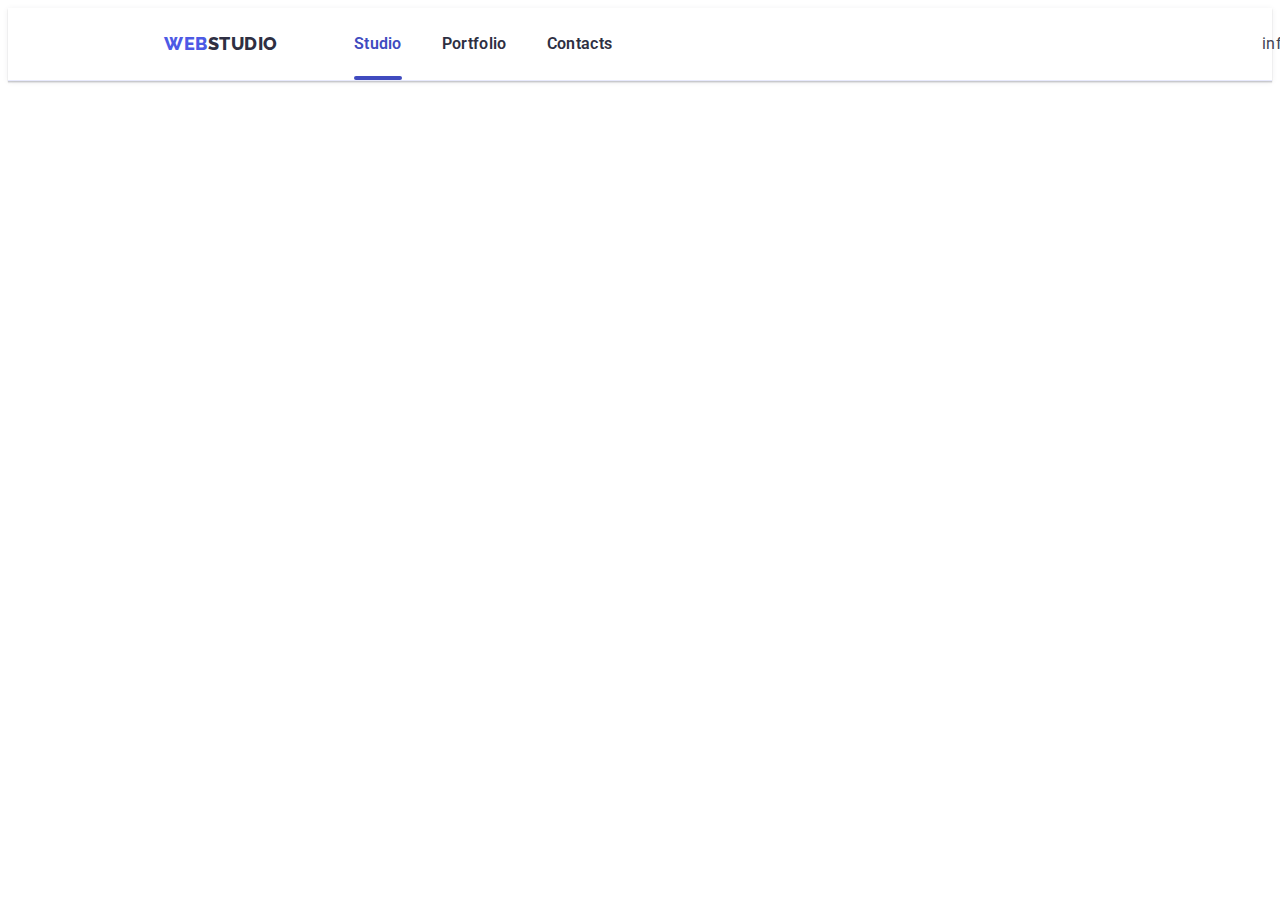
==== index.html @ c89a4fea "DZ 7 Header final" ====
<!DOCTYPE html>
<html lang="en">
  <head>
    <meta charset="UTF-8" />
    <meta http-equiv="X-UA-Compatible" content="IE=edge" />
    <meta name="viewport" content="width=device-width, initial-scale=1.0" />
    <title>Main Page</title>
    <link rel="preconnect" href="https://fonts.googleapis.com" />
    <link rel="preconnect" href="https://fonts.gstatic.com" crossorigin />
    <link
      href="https://fonts.googleapis.com/css2?family=Raleway:wght@800&family=Roboto:wght@400;500;700;900&display=swap"
      rel="stylesheet"
    />
    <link
      rel="stylesheet"
      href="https://cdnjs.cloudflare.com/ajax/libs/modern-normalize/1.1.0/modern-normalize.min.css"
      integrity="sha512-wpPYUAdjBVSE4KJnH1VR1HeZfpl1ub8YT/NKx4PuQ5NmX2tKuGu6U/JRp5y+Y8XG2tV+wKQpNHVUX03MfMFn9Q=="
      crossorigin="anonymous"
      referrerpolicy="no-referrer"
    />
    <link rel="stylesheet" href="./css/styles.css" />
    <link rel="stylesheet" href="./css/mobile.css" />
    <link rel="stylesheet" href="./css/tablet.css" />
    <link rel="stylesheet" href="./css/desktop.css" />
  </head>
  <body class="page-body">
    <header class="page-header">
      <div class="container header-box">
        <div class="box-logo">
          <a class="logo-link link" href="./index.html"
            >Web<span class="studio-logo">Studio</span>
          </a>
        </div>
        <nav class="nav-list">
          <ul class="header-list list">
            <li class="item"><a class="header-link link current" href="./index.html">Studio</a></li>
            <li class="item"><a class="header-link link" href="./portfolio.html">Portfolio</a></li>
            <li class="item"><a class="header-link link" href="">Contacts</a></li>
          </ul>
        </nav>
        <ul class="header-list header-list-colum list">
          <li class="item">
            <a class="header-link-adress link" href="mailto:info@devstudio.com"
              >info@devstudio.com</a
            >
          </li>
          <li class="item">
            <a class="header-link-adress link" href="tel:110001111111">+11 (000) 111-11-11</a>
          </li>
        </ul>
        <button type="button" class="mobile-menu-open js-open-menu is-open">
          <svg class="mobile-menu-open-icon" width="32" height="22">
            <use href="./images/symbol-defs.svg#icon-hamburger"></use>
          </svg>
        </button>
      </div>

      <!-- ---MOBILE MENU------- -->

      <div class="momile-menu js-menu-container">
        <button type="button" class="mobile-menu-close-btn js-close-menu">
          <svg class="mobile-menu-close-btn-icon" width="8" height="8">
            <use href="./images/symbol-defs.svg#icon-close"></use>
          </svg>
        </button>
        <ul class="header-list-mobile list">
          <li class="item-mobile-link">
            <a class="header-link-mobile link" href="./index.html">Studio</a>
          </li>
          <li class="item-mobile-link">
            <a class="header-link-mobile link" href="./portfolio.html">Portfolio</a>
          </li>
          <li class="item-mobile-link"><a class="header-link-mobile link" href="">Contacts</a></li>
        </ul>
        <ul class="header-list-mobile list">
          <li class="item-mobile-link-contacts">
            <a class="header-link-adress-mobile link-mobail-tel link" href="tel:110001111111"
              >+11 (000) 111-11-11</a
            >
          </li>
          <li class="item-mobile-link-contacts">
            <a class="header-link-adress-mobile link" href="mailto:info@devstudio.com"
              >info@devstudio.com</a
            >
          </li>
        </ul>
        <ul class="team-list-link-mobile list">
          <li class="list-item-svg-mobile">
            <a class="list-link-svg-mobile" href="">
              <svg class="team-svg-mobile" width="24" height="24">
                <use
                  class="team-svg-icon-mobile"
                  href="./images/symbol-defs.svg#icon-instagram"
                ></use>
              </svg>
            </a>
          </li>
          <li class="list-item-svg-mobile">
            <a class="list-link-svg-mobile" href="">
              <svg class="team-svg-mobile" width="24" height="24">
                <use
                  class="team-svg-icon-mobile"
                  href="./images/symbol-defs.svg#icon-twitter"
                ></use>
              </svg>
            </a>
          </li>
          <li class="list-item-svg-mobile">
            <a class="list-link-svg-mobile" href="">
              <svg class="team-svg-mobile" width="24" height="24">
                <use
                  class="team-svg-icon-mobile"
                  href="./images/symbol-defs.svg#icon-facebook"
                ></use>
              </svg>
            </a>
          </li>
          <li class="list-item-svg-mobile">
            <a class="list-link-svg-mobile" href="">
              <svg class="team-svg-mobile" width="24" height="24">
                <use
                  class="team-svg-icon-mobile"
                  href="./images/symbol-defs.svg#icon-linkedin"
                ></use>
              </svg>
            </a>
          </li>
        </ul>
      </div>
    </header>
    <main class="main-index">
      <!-- <section class="hero">
        <div class="hero-container container">
          <h1 class="hero-title">
            Effective Solutions <br />
            for Your Business
          </h1>
          <button class="hero-btn" type="button" data-modal-open>Order Service</button>
        </div>
      </section> -->
      <!-- <section class="values">
        <div class="values-container container">
          <h2 class="visually-hidden">values</h2>
          <ul class="values-list list">
            <li>
              <svg class="values-svg">
                <use class="values-svg-icon" href="./images/symbol-defs.svg#icon-antenna"></use>
              </svg>
              <h3 class="valyes-paragraf">Strategy</h3>
              <p class="values-text">
                Our goal is to identify the business problem to walk away with the perfect and
                creative solution.
              </p>
            </li>
            <li>
              <svg class="values-svg">
                <use class="values-svg-icon" href="./images/symbol-defs.svg#icon-clock"></use>
              </svg>
              <h3 class="valyes-paragraf">Punctuality</h3>
              <p class="values-text">
                Bring the key message to the brand's audience for the best price within the shortest
                possible time.
              </p>
            </li>
            <li>
              <svg class="values-svg">
                <use class="values-svg-icon" href="./images/symbol-defs.svg#icon-diagram"></use>
              </svg>
              <h3 class="valyes-paragraf">Diligence</h3>
              <p class="values-text">
                Research and confirm brands that present the strongest digital growth opportunities
                and minimize risk.
              </p>
            </li>
            <li>
              <svg class="values-svg">
                <use class="values-svg-icon" href="./images/symbol-defs.svg#icon-astronaut"></use>
              </svg>
              <h3 class="valyes-paragraf">Technologies</h3>
              <p class="values-text">
                Design practice focused on digital experiences. We bring forth a deep passion for
                problem-solving.
              </p>
            </li>
          </ul>
        </div>
      </section> -->
      <!-- <section class="work">
        <div class="container">
          <h2 class="work-title">What are we doing</h2>
          <ul class="work-list list">
            <li><img src="./images/img1.jpg" alt="monitor" width="360" height="300" /></li>
            <li><img src="./images/img2.jpg" alt="smartphone menu" width="360" height="300" /></li>
            <li><img src="./images/img3.jpg" alt="smartphone" width="360" height="300" /></li>
          </ul>
        </div>
      </section> -->
      <!-- <section class="team">
        <div class="container">
          <h2 class="team-title">Our Team</h2>
          <ul class="tem-list list">
            <li class="list-item">
              <img src="./images/foto1.jpg" alt="Mark Guerrero" width="264" height="260" />
              <div class="team-box">
                <h3 class="team-paragraf">Mark Guerrero</h3>
                <p class="team-text">Product Designer</p>
                <ul class="team-list-link list">
                  <li class="list-item-svg">
                    <a class="list-link-svg" href="">
                      <svg class="team-svg" width="16" height="16">
                        <use
                          class="team-svg-icon"
                          href="./images/symbol-defs.svg#icon-instagram"
                        ></use>
                      </svg>
                    </a>
                  </li>
                  <li class="list-item-svg">
                    <a class="list-link-svg" href="">
                      <svg class="team-svg" width="16" height="16">
                        <use
                          class="team-svg-icon"
                          href="./images/symbol-defs.svg#icon-twitter"
                        ></use>
                      </svg>
                    </a>
                  </li>
                  <li class="list-item-svg">
                    <a class="list-link-svg" href="">
                      <svg class="team-svg" width="16" height="16">
                        <use
                          class="team-svg-icon"
                          href="./images/symbol-defs.svg#icon-facebook"
                        ></use>
                      </svg>
                    </a>
                  </li>
                  <li class="list-item-svg">
                    <a class="list-link-svg" href="">
                      <svg class="team-svg" width="16" height="16">
                        <use
                          class="team-svg-icon"
                          href="./images/symbol-defs.svg#icon-linkedin"
                        ></use>
                      </svg>
                    </a>
                  </li>
                </ul>
              </div>
            </li>
            <li class="list-item">
              <img src="./images/foto2.jpg" alt="Tom Ford" width="264" height="260" />
              <div class="team-box">
                <h3 class="team-paragraf">Tom Ford</h3>
                <p class="team-text">Frontend Developer</p>
                <ul class="team-list-link list">
                  <li class="list-item-svg">
                    <a class="list-link-svg" href="">
                      <svg class="team-svg" width="16" height="16">
                        <use
                          class="team-svg-icon"
                          href="./images/symbol-defs.svg#icon-instagram"
                        ></use>
                      </svg>
                    </a>
                  </li>
                  <li class="list-item-svg">
                    <a class="list-link-svg" href="">
                      <svg class="team-svg" width="16" height="16">
                        <use
                          class="team-svg-icon"
                          href="./images/symbol-defs.svg#icon-twitter"
                        ></use>
                      </svg>
                    </a>
                  </li>
                  <li class="list-item-svg">
                    <a class="list-link-svg" href="">
                      <svg class="team-svg" width="16" height="16">
                        <use
                          class="team-svg-icon"
                          href="./images/symbol-defs.svg#icon-facebook"
                        ></use>
                      </svg>
                    </a>
                  </li>
                  <li class="list-item-svg">
                    <a class="list-link-svg" href="">
                      <svg class="team-svg" width="16" height="16">
                        <use
                          class="team-svg-icon"
                          href="./images/symbol-defs.svg#icon-linkedin"
                        ></use>
                      </svg>
                    </a>
                  </li>
                </ul>
              </div>
            </li>
            <li class="list-item">
              <img src="./images/foto3.jpg" alt="Camila Garcia" width="264" height="260" />
              <div class="team-box">
                <h3 class="team-paragraf">Camila Garcia</h3>
                <p class="team-text">Marketing</p>
                <ul class="team-list-link list">
                  <li class="list-item-svg">
                    <a class="list-link-svg" href="">
                      <svg class="team-svg" width="16" height="16">
                        <use
                          class="team-svg-icon"
                          href="./images/symbol-defs.svg#icon-instagram"
                        ></use>
                      </svg>
                    </a>
                  </li>
                  <li class="list-item-svg">
                    <a class="list-link-svg" href="">
                      <svg class="team-svg" width="16" height="16">
                        <use
                          class="team-svg-icon"
                          href="./images/symbol-defs.svg#icon-twitter"
                        ></use>
                      </svg>
                    </a>
                  </li>
                  <li class="list-item-svg">
                    <a class="list-link-svg" href="">
                      <svg class="team-svg" width="16" height="16">
                        <use
                          class="team-svg-icon"
                          href="./images/symbol-defs.svg#icon-facebook"
                        ></use>
                      </svg>
                    </a>
                  </li>
                  <li class="list-item-svg">
                    <a class="list-link-svg" href="">
                      <svg class="team-svg" width="16" height="16">
                        <use
                          class="team-svg-icon"
                          href="./images/symbol-defs.svg#icon-linkedin"
                        ></use>
                      </svg>
                    </a>
                  </li>
                </ul>
              </div>
            </li>
            <li class="list-item">
              <img src="./images/foto4.jpg" alt="Daniel Wilson" width="264" height="260" />
              <div class="team-box">
                <h3 class="team-paragraf">Daniel Wilson</h3>
                <p class="team-text">UI Designer</p>
                <ul class="team-list-link list">
                  <li class="list-item-svg">
                    <a class="list-link-svg" href="">
                      <svg class="team-svg" width="16" height="16">
                        <use
                          class="team-svg-icon"
                          href="./images/symbol-defs.svg#icon-instagram"
                        ></use>
                      </svg>
                    </a>
                  </li>
                  <li class="list-item-svg">
                    <a class="list-link-svg" href="">
                      <svg class="team-svg" width="16" height="16">
                        <use
                          class="team-svg-icon"
                          href="./images/symbol-defs.svg#icon-twitter"
                        ></use>
                      </svg>
                    </a>
                  </li>
                  <li class="list-item-svg">
                    <a class="list-link-svg" href="">
                      <svg class="team-svg" width="16" height="16">
                        <use
                          class="team-svg-icon"
                          href="./images/symbol-defs.svg#icon-facebook"
                        ></use>
                      </svg>
                    </a>
                  </li>
                  <li class="list-item-svg">
                    <a class="list-link-svg" href="">
                      <svg class="team-svg" width="16" height="16">
                        <use
                          class="team-svg-icon"
                          href="./images/symbol-defs.svg#icon-linkedin"
                        ></use>
                      </svg>
                    </a>
                  </li>
                </ul>
              </div>
            </li>
          </ul>
        </div>
      </section>
      <section class="customers">
        <div class="container">
          <h2 class="customers-title">Customers</h2>
          <ul class="customers-list list">
            <li class="customers-item">
              <a class="customers-link" href="">
                <svg class="cust-svg" width="41" height="47">
                  <use class="cust-icon" href="./images/symbol-defs.svg#icon-yaco"></use>
                </svg>
              </a>
            </li>
            <li class="customers-item">
              <a class="customers-link" href="">
                <svg class="cust-svg" width="40" height="52">
                  <use class="cust-icon" href="./images/symbol-defs.svg#icon-company-3"></use>
                </svg>
              </a>
            </li>
            <li class="customers-item">
              <a class="customers-link" href="">
                <svg class="cust-svg" width="44" height="41">
                  <use class="cust-icon" href="./images/symbol-defs.svg#icon-company-2"></use>
                </svg>
              </a>
            </li>
            <li class="customers-item">
              <a class="customers-link" href="">
                <svg class="cust-svg" width="84" height="41">
                  <use class="cust-icon" href="./images/symbol-defs.svg#icon-foster-peters"></use>
                </svg>
              </a>
            </li>
            <li class="customers-item">
              <a class="customers-link" href="">
                <svg class="cust-svg" width="63" height="45">
                  <use class="cust-icon" href="./images/symbol-defs.svg#icon-brand"></use>
                </svg>
              </a>
            </li>
            <li class="customers-item">
              <a class="customers-link" href="">
                <svg class="cust-svg" width="94" height="44">
                  <use class="cust-icon" href="./images/symbol-defs.svg#icon-company"></use>
                </svg>
              </a>
            </li>
          </ul>
        </div>
      </section> -->
    </main>
    <!-- <footer class="page-footer">
      <div class="container container-footer">
        <div class="footer-item">
          <a class="link link-footer" href="./index.html"
            >Web<span class="studio-logo-fot">Studio</span></a
          >
          <p class="footer-text">
            Increase the flow of customers and sales for your business with digital marketing &
            growth solutions.
          </p>
        </div>

        <div class="soc-box-footer">
          <h2 class="soc-text">Social media</h2>
          <ul class="team-list-link-footer list">
            <li class="list-item-svg-footer">
              <a class="list-link-svg-footer" href="">
                <svg class="team-svg-footer" width="24" height="24">
                  <use
                    class="team-svg-icon-footer"
                    href="./images/symbol-defs.svg#icon-instagram"
                  ></use>
                </svg>
              </a>
            </li>
            <li class="list-item-svg-footer">
              <a class="list-link-svg-footer" href="">
                <svg class="team-svg-footer" width="24" height="24">
                  <use
                    class="team-svg-icon-footer"
                    href="./images/symbol-defs.svg#icon-twitter"
                  ></use>
                </svg>
              </a>
            </li>
            <li class="list-item-svg-footer">
              <a class="list-link-svg-footer" href="">
                <svg class="team-svg-footer" width="24" height="24">
                  <use
                    class="team-svg-icon-footer"
                    href="./images/symbol-defs.svg#icon-facebook"
                  ></use>
                </svg>
              </a>
            </li>
            <li class="list-item-svg-footer">
              <a class="list-link-svg-footer" href="">
                <svg class="team-svg-footer" width="24" height="24">
                  <use
                    class="team-svg-icon-footer"
                    href="./images/symbol-defs.svg#icon-linkedin"
                  ></use>
                </svg>
              </a>
            </li>
          </ul>
        </div>
        <div class="sub-container">
          <form class="sub-form">
            <label for="subscribe" class="sub-text">Subscribe</label>
            <div class="sub-container-btn">
              <input
                type="email"
                class="sub-input"
                name="user-email"
                placeholder="E-mail"
                id="subscribe"
                required
              />
              <button class="sub-button" type="submit">
                Subscribe
                <svg class="sub-svg" width="24" height="24">
                  <use class="sub-use" href="./images/symbol-defs.svg#icon-frame"></use>
                </svg>
              </button>
            </div>
          </form>
        </div>
      </div>
    </footer>
    <div class="backdrop is-hidden" data-modal>
      <div class="modal">
        <button type="button" class="modal-close" data-modal-close>
          <svg class="modal-svg" width="8" height="8">
            <use class="modal-use" href="./images/symbol-defs.svg#icon-close"></use>
          </svg>
        </button>
        <p class="modal-title">Leave your contacts and we will call you back</p>
        <form class="modal-form">
          <div class="modal-field">
            <label for="user-name" class="input-text">Name</label>
            <div class="input-wrap">
              <input type="text" class="modal-input" name="user-name" required id="user-name" />
              <svg class="input-icon" width="18" height="18">
                <use href="./images/symbol-defs.svg#icon-person"></use>
              </svg>
            </div>
          </div>
          <div class="modal-field">
            <label for="user-tel" class="input-item">Phone</label>
            <div class="input-wrap">
              <input type="tel" class="modal-input" name="user-tel" required id="user-tel" />
              <svg class="input-icon" width="18" height="24">
                <use href="./images/symbol-defs.svg#icon-phone"></use>
              </svg>
            </div>
          </div>
          <div class="modal-field">
            <label for="user-email" class="input-item">Email</label>
            <div class="input-wrap">
              <input type="email" class="modal-input" name="user-email" id="user-email" />
              <svg class="input-icon" width="18" height="24">
                <use href="./images/symbol-defs.svg#icon-email"></use>
              </svg>
            </div>
          </div>
          <div class="modal-field">
            <label for="user-text" class="input-item">Comment</label>
            <textarea
              class="modal-comet"
              placeholder="Text input"
              name="user-text"
              id="user-text"
            ></textarea>
          </div>
          <div class="modal-field">
            <input
              type="checkbox"
              class="accept-input visually-hidden"
              name="accept"
              id="accept"
              value="accept"
              required
            />
            <label class="accept-text" for="accept">
              <span class="accept-text-span">
                <svg class="check-icon" width="10" height="8">
                  <use href="./images/symbol-defs.svg#icon-chek"></use>
                </svg>
              </span>
              I accept the terms and conditions of the
              <a class="accept-link" href="">Privacy Policy</a>
            </label>
          </div>
          <div class="container-modal-btn">
            <button class="modal-button" type="submit">Send</button>
          </div>
        </form>
      </div>
    </div>
    <script src="./js/modal.js"></script> -->
    <script src="./js/mobile-menu.js"></script>
  </body>
</html>
---- css/styles.css ----
:root {
  --main-light-color: #ffffff;
  --main-p-color: #434455;
  --main-text-color: #212121;
  --main-logo-color1: #2e2f42;
  --main-logo-color2: #4d5ae5;
  --main-hero-color: #2e2f42;
  --main-comand-bg-color: #f4f4fd;
  --main-button-color: #4d5ae5;
  --main-box-shadow-color: rgba(0, 0, 0, 0.15);
  /* --main-contact-color: rgba(255, 255, 255, 0.6); */
  --footer-text-color: #e7e9fc;
  --main-btn-color-2: #404bbf;
  --main-border-header: #e7e9fc;
  --main-item-color: #8e8f99;
  --timing-function: cubic-bezier(0.4, 0, 0.2, 1);
}

p,
h1,
h2,
h3,
h4,
h5,
h6 {
  margin: 0;
}

ul,
ol {
  margin: 0;
  padding: 0;
  letter-spacing: none;
}

img {
  display: block;
  width: 100%;
  max-width: 100%;
  height: auto;
}

button {
  cursor: pointer;
}

.list {
  list-style: none;
}

.link {
  text-decoration: none;
  transition: color 250ms var(--timing-function);
}
.link:hover,
.link:focus {
  color: var(--main-btn-color-2);
}

/* body */
.page-body {
  font-family: 'Roboto', sans-serif;
  color: var(--main-p-color);
  background-color: var(--main-light-color);
}
/* header */

.container {
  padding-left: 16px;
  padding-right: 16px;
}

.page-header {
  padding-top: 24px;
  padding-bottom: 24px;
  border-bottom: 1px solid #e7e9fc;
  box-shadow: 0px 2px 1px rgba(46, 47, 66, 0.08), 0px 1px 1px rgba(46, 47, 66, 0.16),
    0px 1px 6px rgba(46, 47, 66, 0.08);
}

.header-box {
  display: flex;
  align-items: center;
  justify-content: space-between;
}

.logo-link {
  font-family: 'Raleway', sans-serif;
  font-weight: 800;
  font-size: 18px;
  line-height: 1.17;
  letter-spacing: 0.03em;
  text-transform: uppercase;
  color: var(--main-logo-color2);
}

.studio-logo {
  color: var(--main-logo-color1);
}

@media screen and (max-width: 767px) {
  .nav-list {
    display: none;
  }
  .header-list {
    display: none;
  }

  .momile-menu {
    position: fixed;
    width: 100%;
    height: 100%;
    max-height: 796px;
    z-index: 1000;
    top: 0;
    left: 0;
    background-color: #ffffff;
    padding: 40px;
    display: none;
    /* box-shadow: 0 0 0 100vmax rgba(0, 0, 0, 0.5); */
  }

  .mobile-menu-open {
    background-color: transparent;
    border: none;
    padding: 0;
    line-height: 0;
  }

  .is-open {
    display: block;
  }

  .mobile-menu-close-btn {
    background: #e7e9fc;
    border: 1px solid rgba(0, 0, 0, 0.1);
    border-radius: 50%;
    display: block;
    margin-left: auto;
    border-color: transparent;
    padding: 0;
    line-height: 0;
    margin-bottom: 24px;
    display: flex;
    align-items: center;
    justify-content: center;
    width: 24px;
    height: 24px;
    transition: background-color 250ms var(--timing-function);
  }

  .mobile-menu-close-btn:hover,
  .mobile-menu-close-btn:focus {
    background-color: var(--main-btn-color-2);
    border: none;
  }

  .mobile-menu-close-btn:hover > .mobile-menu-close-btn-icon {
    fill: #ffffff;
  }

  .header-link-mobile {
    font-style: normal;
    font-weight: 700;
    font-size: 36px;
    line-height: 1.11;
    letter-spacing: 0.02em;
    color: var(--main-hero-color);
    transition: color 250ms var(--timing-function);
  }

  .header-link-mobile:hover,
  .header-link-mobile:focus {
    color: var(--main-btn-color-2);
  }

  .link-mobail-tel {
    font-style: normal;
    font-weight: 600;
    font-size: 36px;
    line-height: 40px;
    text-transform: capitalize;
    color: var(--main-p-color);
    transition: color 250ms var(--timing-function);
  }

  .header-link-adress-mobile {
    font-style: normal;
    font-weight: 500;
    font-size: 20px;
    line-height: 1.2;
    letter-spacing: 0.02em;
    color: var(--main-p-color);
    transition: color 250ms var(--timing-function);
  }

  .link-mobail-tel:hover,
  .link-mobail-tel:focus {
    color: var(--main-button-color);
  }

  .header-link-adress-mobile:hover,
  .header-link-adress-mobile:focus {
    color: var(--main-button-color);
  }

  .item-mobile-link-contacts:last-child {
    margin-bottom: 48px;
  }

  .item-mobile-link:not(:last-child) {
    margin-bottom: 40px;
  }

  .item-mobile-link:last-child {
    margin-bottom: 184px;
  }

  .item-mobile-link-contacts:not(:last-child) {
    margin-bottom: 40px;
  }

  .team-list-link-mobile {
    display: flex;
    justify-content: left;
    gap: 56px;
  }

  .list-item-svg-mobile {
    height: 40px;
    width: 40px;
  }

  .list-link-svg-mobile {
    width: 100%;
    height: 100%;
    border-radius: 50%;
    background-color: var(--main-button-color);
    display: flex;
    align-items: center;
    justify-content: center;
    transition: background-color 250ms var(--timing-function);
  }

  .link-mobail-tel {
    font-style: normal;
    font-weight: 600;
    font-size: 36px;
    line-height: 40px;
    text-transform: capitalize;
    color: var(--main-p-color);
  }
}

/* .container {
  width: 428x;
  padding-left: 16px;
  padding-right: 16px;
  margin: 0 auto;
}

.header-box {
  display: flex;
  align-items: center;
  margin-left: auto;
  justify-content: space-between;
}

.logo-link {
  font-family: 'Raleway', sans-serif;
  font-weight: 800;
  font-size: 18px;
  line-height: 1.33;
  display: flex;
  letter-spacing: 0.03em;
  text-transform: uppercase;
  color: var(--main-logo-color2);
  margin-right: 76px;
}

.studio-logo {
  color: var(--main-logo-color1);
}
.studio-logo-fot {
  color: var(--main-comand-bg-color);
}
.page-header {
  border-bottom: 1px solid var(--main-border-header);
}
.nav-list {
  display: flex;
  align-items: center;
}
.logo-link {
  padding-top: 24px;
  padding-bottom: 24px;
}
.header-list {
  display: flex;
  justify-content: space-between;
}

.item:not(:last-child) {
  margin-right: 40px;
}
.header-link {
  font-weight: 600;
  font-size: 16px;
  line-height: 1.5;
  letter-spacing: 0.02em;
  color: var(--main-logo-color1);
  flex: none;
  order: 1;
  flex-grow: 0;
  display: block;
  padding-top: 24px;
  padding-bottom: 24px;
  position: relative;
}

.header-link.current {
  color: var(--main-btn-color-2);
}

.header-link.current::after {
  content: '';
  width: 100%;
  height: 4px;

  background-color: var(--main-btn-color-2);
  display: block;
  border-radius: 2px;
  position: absolute;
  left: 0;
  bottom: 0;
}

.header-link-adress {
  font-weight: 400;
  font-size: 16px;
  line-height: 1.5;
  letter-spacing: 0.02em;
  color: var(--main-p-color);
  display: block;
  padding-top: 24px;
  padding-bottom: 24px;
} */

/* main */

/* .hero {
  padding-top: 188px;
  padding-bottom: 188px;
  max-width: 1440px;
  height: 600px;
  margin: 0 auto;
  background-image: linear-gradient(rgba(46, 47, 66, 0.7), rgba(46, 47, 66, 0.7)),
    url(../images/hero-image.jpg);
  background-repeat: no-repeat;
  background-size: cover;
  background-position: center;
}
.hero-title {
  font-weight: 500;
  font-size: 56px;
  line-height: 1.07;

  color: var(--main-light-color);

  margin-bottom: 48px;
  margin-left: auto;
  margin-right: auto;
  width: 494px;

  text-align: center;
  letter-spacing: 0.02em;
}

.hero-btn {
  font-family: inherit;
  background: var(--main-button-color);
  box-shadow: 0px 4px 4px rgba(0, 0, 0, 0.15);
  border-radius: 4px;

  font-weight: 600;
  font-size: 16px;
  line-height: 1.19;
  display: flex;
  align-items: center;

  letter-spacing: 0.04em;
  color: var(--main-light-color);
  flex: none;
  order: 0;
  flex-grow: 0;

  display: flex;
  flex-direction: row;
  align-items: flex-start;
  padding: 16px 32px;
  gap: 10px;
  margin: 0 auto;

  border-color: var(--main-button-color);

  box-shadow: 0px 4px 4px rgba(0, 0, 0, 0.15);
  transition: background-color 250ms var(--timing-function), color 250ms var(--timing-function),
    box-shadow 250ms var(--timing-function), border-color 250ms var(--timing-function);
}
.hero-btn:hover,
.hero-btn:focus {
  background-color: var(--main-btn-color-2);
  color: var(--main-light-color);
  cursor: pointer;
  border-color: var(--main-btn-color-2);
  box-shadow: 0px 1px 6px rgba(46, 47, 66, 0.08), 0px 1px 1px rgba(46, 47, 66, 0.16),
    0px 2px 1px rgba(46, 47, 66, 0.08);
}

.hero-btn:active {
  background-color: var(--main-btn-color-2);
  border-color: var(--main-btn-color-2);
  box-shadow: 0px 4px 4px rgba(0, 0, 0, 0.15);
}

.values {
  padding-top: 120px;
  padding-bottom: 120px;
}

.values-container {
  margin: 0 auto;
}

.visually-hidden {
  position: absolute;
  white-space: nowrap;
  width: 1px;
  height: 1px;
  overflow: hidden;
  border: 0;
  padding: 0;
  clip: rect(0 0 0 0);
  clip-path: inset(50%);
  margin: -1px;
}
.values-list {
  display: flex;
  gap: 24px;
}
.valyes-paragraf {
  font-weight: 500;
  font-size: 20px;
  line-height: 1.2;
  letter-spacing: 0.02em;
  color: var(--main-logo-color1);
  flex: none;
  order: 0;
  flex-grow: 0;
  margin-bottom: 8px;
  margin-top: 8px;
}
.values-text {
  font-weight: 400;
  font-size: 16px;
  line-height: 1.5;
  letter-spacing: 0.02em;
  color: var(--main-p-color);
  flex: none;
  order: 1;
  flex-grow: 0;
  width: 264px;
}

.values-svg {
  width: 264px;
  height: 112px;
  left: 0px;
  top: 0px;
  background: var(--main-comand-bg-color);
  border-radius: 4px;
  margin: 0 auto;
  padding: 24px 102px;
}

.work {
  padding-bottom: 120px;
}
.work-title {
  font-weight: 600;
  font-size: 36px;
  line-height: 1.11;
  text-align: center;
  letter-spacing: 0.02em;
  text-transform: capitalize;
  color: var(--main-logo-color1);
  margin-bottom: 72px;
}
.work-list {
  display: flex;
  gap: 24px;
}
.team {
  background: var(--main-comand-bg-color);
  padding-top: 120px;
  padding-bottom: 120px;
}

.list-item {
  background-color: var(--main-light-color);
  box-shadow: 0px 1px 6px rgba(46, 47, 66, 0.08), 0px 1px 1px rgba(46, 47, 66, 0.16),
    0px 2px 1px rgba(46, 47, 66, 0.08);
  border-radius: 0px 0px 4px 4px;
}
.team-title {
  font-weight: 700;
  font-size: 36px;
  line-height: 1.11;
  text-align: center;
  letter-spacing: 0.02em;
  text-transform: capitalize;
  color: var(--main-logo-color1);
  margin-bottom: 72px;
}
.tem-list {
  display: flex;
  gap: 24px;
}
.team-paragraf {
  font-weight: 500;
  font-size: 20px;
  line-height: 1.2;
  letter-spacing: 0.02em;
  text-transform: capitalize;
  color: var(--main-logo-color1);
  margin-bottom: 8px;
}
.team-text {
  font-weight: 400;
  font-size: 16px;
  line-height: 1.5;
  letter-spacing: 0.02em;
  color: var(--main-p-color);
  margin-bottom: 8px;
}

.team-box {
  text-align: center;
  margin-top: 32px;
  margin-bottom: 32px;
}

.team-list-link {
  display: flex;
  justify-content: center;
  gap: 24px;
}

.list-item-svg {
  height: 40px;
  width: 40px;
}

.list-link-svg {
  width: 100%;
  height: 100%;
  border-radius: 50%;
  background-color: var(--main-button-color);
  display: flex;
  align-items: center;
  justify-content: center;
  transition: background-color 250ms var(--timing-function);
}

.list-link-svg:hover,
.list-link-svg:focus {
  background-color: var(--main-btn-color-2);
}

.customers {
  padding-top: 130px;
  padding-bottom: 120px;
}
.customers-title {
  font-weight: 700;
  font-size: 36px;
  line-height: 1.11;
  text-align: center;
  letter-spacing: 0.02em;
  text-transform: capitalize;
  color: var(--main-logo-color1);
  margin-bottom: 72px;
}
.customers-list {
  display: flex;
  justify-content: center;
  gap: 24px;
}
.customers-item {
  width: 168px;
  height: 88px;
}

.customers-link {
  width: 100%;
  height: 100%;
  display: flex;
  align-items: center;
  justify-content: center;
  fill: var(--main-item-color);
  transition: fill 250ms var(--timing-function), border-color 250ms var(--timing-function);
  border: 1px solid #8e8f99;
  border-radius: 4px;
}

.customers-link:hover,
.customers-link:focus {
  fill: var(--main-logo-color2);
  border: 1px solid var(--main-logo-color2);
} */

/* footer */

/* .container-footer {
  display: flex;
}
.page-footer {
  background: var(--main-hero-color);
  padding-top: 100px;
  padding-bottom: 100px;
}

.link-footer {
  margin-bottom: 16px;
  font-family: 'Raleway', sans-serif;
  font-weight: 800;
  font-size: 18px;
  line-height: 1.33;
  display: flex;
  letter-spacing: 0.03em;
  text-transform: uppercase;
  color: var(--main-logo-color2);
}
.footer-text {
  font-weight: 400;
  font-size: 16px;
  line-height: 1.5;
  letter-spacing: 0.02em;
  color: var(--footer-text-color);
  width: 264px;
}

.soc-box-footer {
  margin-left: 120px;
}

.soc-text {
  font-weight: 500;
  font-size: 16px;
  line-height: 1.5;
  letter-spacing: 0.02em;
  color: var(--main-light-color);
  display: block;
  margin-bottom: 16px;
}

.team-list-link-footer {
  display: flex;
  justify-content: center;
  gap: 16px;
}

.list-item-svg-footer {
  height: 40px;
  width: 40px;
}

.list-link-svg-footer {
  width: 100%;
  height: 100%;
  border-radius: 50%;
  background-color: rgba(255, 255, 255, 0.1);
  display: flex;
  align-items: center;
  justify-content: center;
  transition: background-color 250ms var(--timing-function);
}

.list-link-svg-footer:hover,
.list-link-svg-footer:focus {
  background-color: #31d0aa;
}

.sub-text {
  font-style: normal;
  font-weight: 500;
  font-size: 16px;
  line-height: 1.5;
  letter-spacing: 0.02em;
  color: #ffffff;
  
}

.sub-container {
  margin-left: 80px;
}

.sub-input {
  width: 264px;
  height: 40px;
  border: 1px solid rgba(255, 255, 255, 0.3);
  filter: drop-shadow(0px 4px 4px rgba(0, 0, 0, 0.15));
  border-radius: 4px;
  background-color: var(--main-hero-color);
  outline: none;
  padding-left: 16px;
  color: #ffffff;
}

.sub-input::placeholder {
  font-style: normal;
  font-weight: 400;
  font-size: 12px;
  line-height: 24px;
  display: flex;
  align-items: center;
  letter-spacing: 0.04em;
  color: rgba(255, 255, 255, 0.6);
}

.sub-button {
  width: 165px;
  height: 40px;
  background: var(--main-button-color);
  border-color: var(--main-button-color);
  border-radius: 4px;
  color: #ffffff;
  fill: #ffffff;
  margin-left: 24px;
  display: flex;
  flex-direction: row;
  justify-content: center;
  align-items: center;
  gap: 16px;
  transition: background-color 250ms var(--timing-function),
    border-color 250ms var(--timing-function);
}

.sub-button:hover,
.sub-button:focus {
  background-color: var(--main-btn-color-2);
  cursor: pointer;
  border-color: var(--main-btn-color-2);
}

.sub-container-btn {
  display: flex;
  margin-top: 16px;
} */

/* portfolio */

.portfolio {
  padding-top: 96px;
  padding-bottom: 120px;
}

.pl-btn {
  display: flex;

  justify-content: center;
  gap: 24px;
  margin-bottom: 72px;
}

.pl-card {
  display: flex;
  column-gap: 24px;
  row-gap: 48px;
  flex-wrap: wrap;
}

.portfolio-btn {
  font-family: inherit;
  background: var(--main-comand-bg-color);
  border-color: var(--main-comand-bg-color);
  border: 1px solid var(--main-border-header);
  border-radius: 4px;
  flex: none;
  order: 1;
  flex-grow: 0;
  color: var(--main-logo-color2);
  font-weight: 600;
  font-size: 16px;
  line-height: 1.5;

  display: flex;
  flex-direction: row;
  justify-content: center;
  align-items: center;
  padding: 12px 24px;

  width: 116px;
  height: 48px;
  transition: background-color 250ms var(--timing-function), color 250ms var(--timing-function),
    box-shadow 250ms var(--timing-function), border-color 250ms var(--timing-function);
}

.portfolio-btn:hover,
.portfolio-btn:focus {
  background-color: var(--main-button-color);
  color: var(--main-light-color);
  cursor: pointer;
  box-shadow: 0px 3px 1px rgba(0, 0, 0, 0.1), 0px 2px 1px rgba(0, 0, 0, 0.08),
    0px 2px 2px rgba(0, 0, 0, 0.12);
  border-color: var(--main-button-color);
}

.portfolio-pgf {
  font-weight: 500;
  font-size: 20px;
  line-height: 1.2;
  letter-spacing: 0.02em;
  color: var(--main-logo-color1);
  flex: none;
  order: 0;
  flex-grow: 0;
  margin-bottom: 8px;
}
.portfolio-text {
  font-weight: 400;
  font-size: 16px;
  line-height: 1.5;
  letter-spacing: 0.02em;
  color: var(--main-p-color);
  flex: none;
  order: 1;
  flex-grow: 0;
}

.item-card {
  background-color: --main-light-color;
  box-shadow: 0px 1px 6px rgba(46, 47, 66, 0.08);
  cursor: pointer;
  transition: box-shadow 250ms var(--timing-function);
}

.item-card:hover,
.item-card:focus {
  box-shadow: 0px 1px 6px rgba(46, 47, 66, 0.08), 0px 1px 1px rgba(46, 47, 66, 0.16),
    0px 2px 1px rgba(46, 47, 66, 0.08);
}

.img-overlay {
  position: relative;
  overflow: hidden;
}

.animation-card-text {
  font-style: normal;
  height: 100%;
  width: 100%;
  font-size: 16px;
  line-height: 1.5;
  letter-spacing: 0.02em;
  color: var(--main-comand-bg-color);

  position: absolute;
  left: 0px;
  top: 0px;

  background-color: var(--main-button-color);
  background-blend-mode: soft-light;
  mix-blend-mode: normal;
  padding-top: 40px;
  padding-left: 32px;
  padding-bottom: 164px;
  padding-right: 32px;
  transform: translateY(100%);
  transition: transform 250ms var(--timing-function);
}

.item-card:hover .animation-card-text {
  transform: translateY(0%);
}

.card-text {
  padding: 32px 16px;
  border: 1px solid var(--main-border-header);
  border-top: none;
}

.item-card .img-item {
  overflow: hidden;
}

/* модальне вікно */

/* .backdrop {
  position: fixed;
  top: 0;
  width: 100%;
  height: 100%;
  background: rgba(46, 47, 66, 0.4);
  transition: opacity 300ms linear, visibility 300ms linear;
}

.modal {
  position: absolute;
  top: 50%;
  left: 50%;
  width: 408px;
  min-height: 576px;
  background: #fcfcfc;
  box-shadow: 0px 1px 1px rgba(0, 0, 0, 0.14), 0px 1px 3px rgba(0, 0, 0, 0.12),
    0px 2px 1px rgba(0, 0, 0, 0.2);
  border-radius: 4px;
  transform: translate(-50%, -50%) scale(1);
  transition: transform 300ms linear;
  padding: 24px;
}

.backdrop.is-hidden .modal {
  transform: translate(-50%, -50%) scale(0);
}

.modal-close {
  background: #e7e9fc;
  border: 1px solid rgba(0, 0, 0, 0.1);
  border-radius: 50%;
  display: block;
  margin-left: auto;
  margin-bottom: 24px;
  display: flex;
  align-items: center;
  justify-content: center;
  width: 24px;
  height: 24px;
  transition: background-color 250ms var(--timing-function);
}

.modal-close:hover,
.modal-close:focus {
  background-color: var(--main-btn-color-2);
  border: none;
}

.modal-close:hover > .modal-svg {
  fill: #ffffff;
}

.modal-svg {
  fill: #000;
  transition: fill 250ms var(--timing-function);
}

.is-hidden {
  opacity: 0;
  visibility: hidden;
  pointer-events: none;
}

.modal-title {
  font-style: normal;
  font-weight: 500;
  font-size: 16px;
  line-height: 1.5;
  text-align: center;
  letter-spacing: 0.02em;
  color: var(--main-hero-color);
  margin-bottom: 14px;
}

.modal-field {
  margin-bottom: 8px;
}

.input-wrap {
  position: relative;
}

.modal-input {
  width: 100%;
  height: 40px;
  background-color: transparent;
  border: 1px solid rgba(33, 33, 33, 0.2);
  border-radius: 4px;
  padding-left: 38px;
  outline: none;
  transition: border-color 250ms var(--timing-function);
}

.modal-comet {
  width: 100%;
  height: 120px;
  background-color: transparent;
  border: 1px solid rgba(33, 33, 33, 0.2);
  border-radius: 4px;
  padding-left: 16px;
  padding-top: 8px;
  outline: none;
  resize: none;
  transition: border-color 250ms var(--timing-function);
}

.modal-comet::placeholder {
  font-size: 12px;
  line-height: 1.33;
  letter-spacing: 0.04em;
  color: rgba(117, 117, 117, 0.5);
}

.modal-input:focus {
  border-color: var(--main-button-color);
}

.modal-input:focus + .input-icon {
  fill: var(--main-button-color);
}

.modal-comet:focus {
  border-color: var(--main-button-color);
}

.input-icon {
  position: absolute;
  left: 16px;
  top: 50%;
  transform: translateY(-50%);
  transition: fill 250ms var(--timing-function);
}

.input-text {
  font-weight: 400;
  font-size: 12px;
  line-height: 1.33;
  letter-spacing: 0.04em;
  color: var(--main-item-color);
}

.input-item {
  display: inline-block;
  font-style: normal;
  font-weight: 400;
  font-size: 12px;
  line-height: 1.17;
  letter-spacing: 0.01em;
  color: var(--main-item-color);
  margin-bottom: 4px;
}

.accept-text {
  display: flex;
  align-items: center;
  font-style: normal;
  font-weight: 400;
  font-size: 12px;
  line-height: 1.33;
  letter-spacing: 0.04em;
  color: #757575;
  margin-bottom: 24px;
}

.accept-text-span {
  width: 16px;
  height: 16px;
  border: 1.25px solid #2e2f42;
  border-radius: 2px;
  display: flex;
  justify-content: center;
  align-items: center;
  margin-right: 8px;
  fill: transparent;
}

.accept-input:checked + .accept-text span {
  background-color: var(--main-btn-color-2);
  border: none;
  fill: var(--main-comand-bg-color);
}

.accept-link {
  margin-left: 5px;
  color: var(--main-button-color);
}

.container-modal-btn {
  display: flex;
  justify-content: center;
}

.modal-button {
  width: 169px;
  height: 56px;

  background: var(--main-button-color);
  box-shadow: 0px 4px 4px rgba(0, 0, 0, 0.15);
  border-radius: 4px;
  border-color: var(--main-button-color);

  font-style: normal;
  font-weight: 500;
  font-size: 16px;
  line-height: 1.5;
  display: flex;
  align-items: center;
  text-align: center;
  justify-content: center;
  letter-spacing: 0.04em;
  color: #ffffff;

  transition: background-color 250ms var(--timing-function), color 250ms var(--timing-function),
    box-shadow 250ms var(--timing-function), border-color 250ms var(--timing-function);
}

.modal-button:hover,
.modal-button:focus {
  background-color: var(--main-btn-color-2);
  color: var(--main-light-color);
  cursor: pointer;
  border-color: var(--main-btn-color-2);
  box-shadow: 0px 1px 6px rgba(46, 47, 66, 0.08), 0px 1px 1px rgba(46, 47, 66, 0.16),
    0px 2px 1px rgba(46, 47, 66, 0.08);
} */
---- css/mobile.css ----
@media screen and (min-width: 480px) {
  .container {
    width: 428px;
    margin: 0 auto;
  }

  
}
---- css/tablet.css ----
@media screen and (min-width: 768px) {
  .container {
    width: 768px;
  }

  .page-header {
    padding: 0;
  }

  .momile-menu {
    display: none;
  }

  .mobile-menu-open {
    display: none;
  }

  .header-box {
    display: flex;
    align-items: center;
    justify-content: space-between;
  }

  .header-list {
    display: flex;
    justify-content: space-between;
    gap: 40px;
  }

  .header-list-colum {
    flex-direction: column;
    gap: 4px;
  }

  .header-link {
    font-weight: 600;
    font-size: 16px;
    line-height: 1.5;
    letter-spacing: 0.02em;
    color: var(--main-logo-color1);
    display: block;
    padding-top: 24px;
    padding-bottom: 24px;
    position: relative;
  }

  .header-link.current {
    color: var(--main-btn-color-2);
  }

  .header-link.current::after {
    content: '';
    width: 100%;
    height: 4px;

    background-color: var(--main-btn-color-2);
    display: block;
    border-radius: 2px;
    position: absolute;
    left: 0;
    bottom: 0;
  }

  .header-link-adress {
    font-weight: 400;
    font-size: 12px;
    line-height: 1.33;
    letter-spacing: 0.04em;
    color: var(--main-p-color);
    display: block;
  }
}
---- css/desktop.css ----
@media screen and (min-width: 1200px) {
  .container {
    width: 1440px;
    padding-left: 156px;
    padding-right: 156px;
  }

  .logo-link {
    line-height: 1.33;
  }

  .header-link-adress {
    font-size: 16px;
    line-height: 1.50;
    letter-spacing: 0.02em;
    
    
  }

  /* .header-box {
   margin-right: 76px;
  } */

  /* .studio-logo {
    margin-right: 76px;
  } */

  .box-logo {
    margin-right: 76px;
  }

  .studio-logo-fot {
    color: var(--main-comand-bg-color);
  }
  /* .page-header {
    border-bottom: 1px solid var(--main-border-header);
  } */
  .nav-list {
    display: flex;
    align-items: center;
  }
  /* .logo-link {
    padding-top: 24px;
    padding-bottom: 24px;
  } */
  .header-list {
    margin-left: auto;
  }

  /* .item:not(:last-child) {
    margin-right: 40px;
  } */

  .header-list-colum {
    flex-direction: row;
    gap: 40px;
  }
}
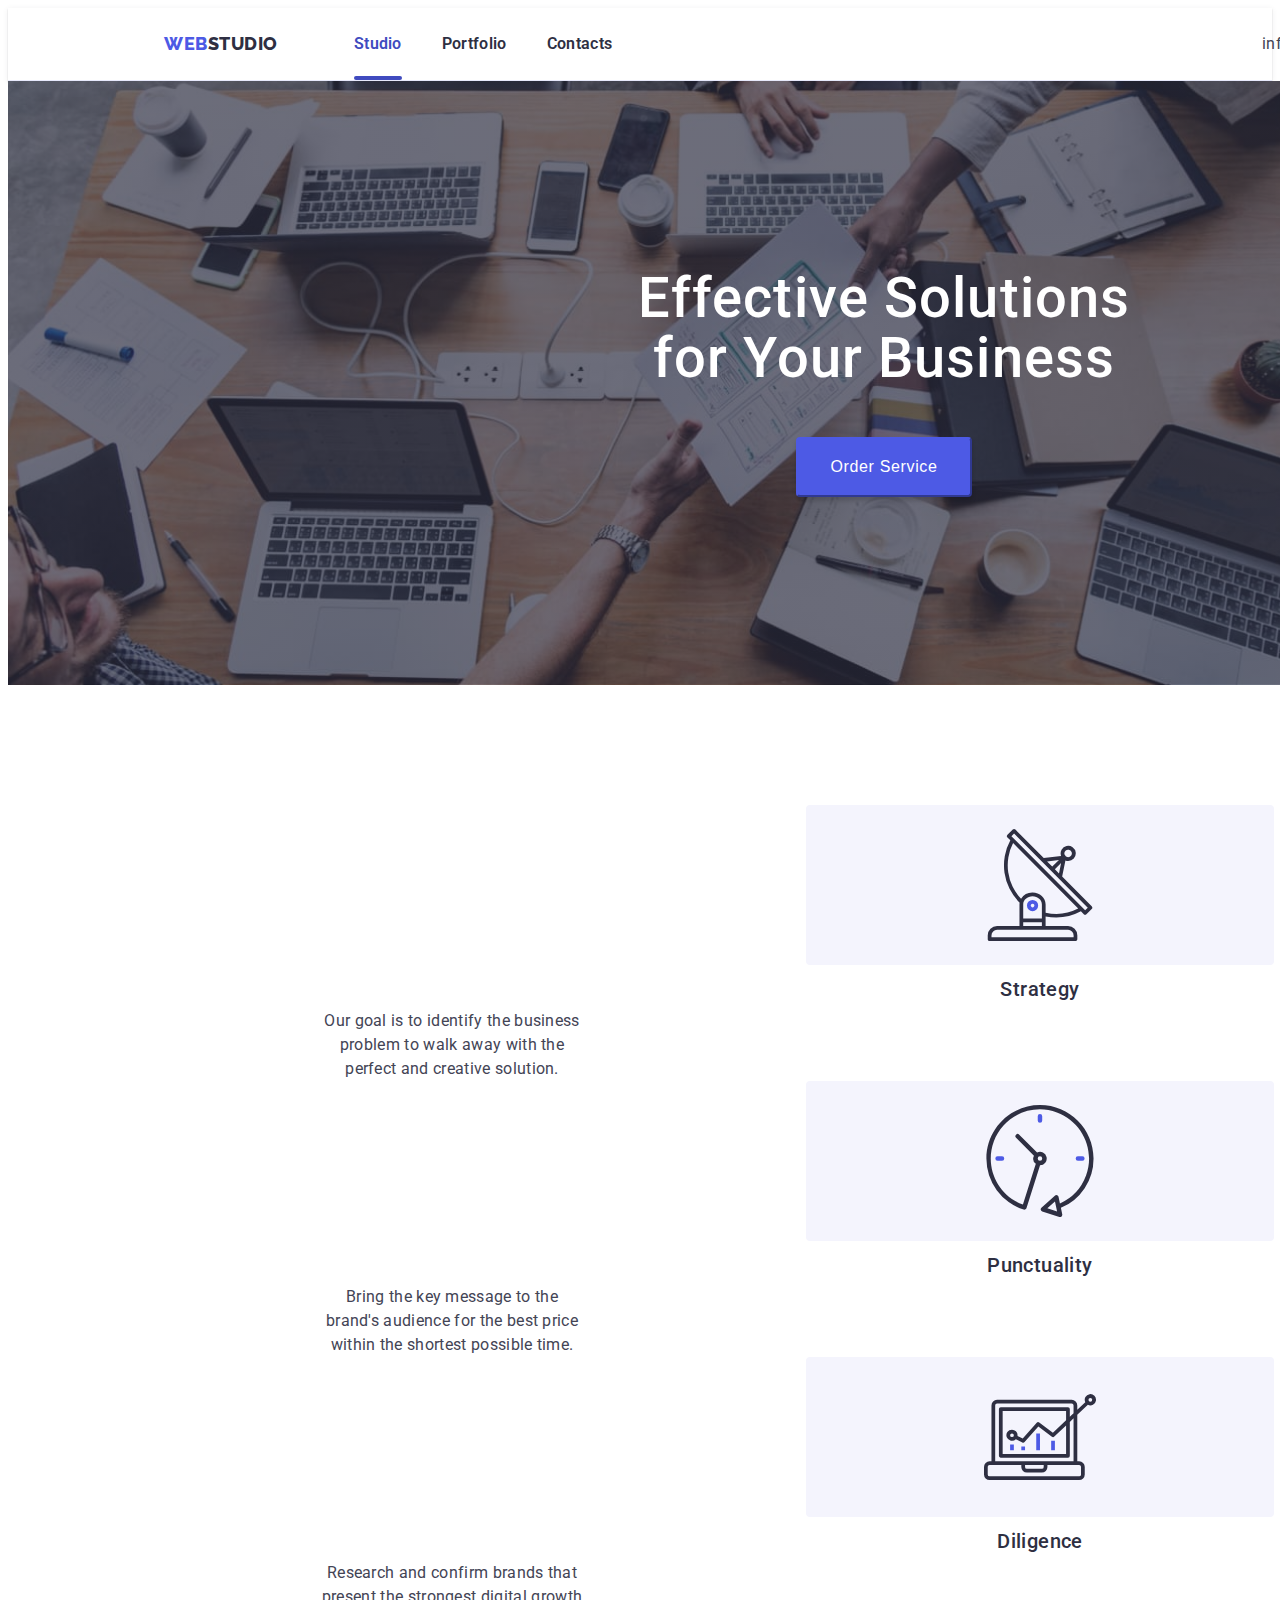
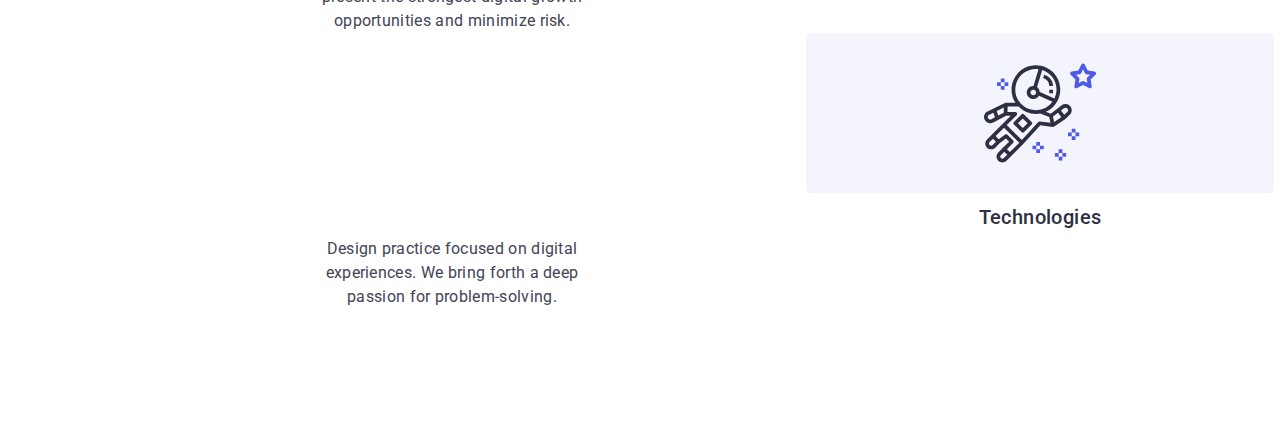
==== commit 25e3e247: "DZ7 Hero final" ====
--- a/index.html
+++ b/index.html
@@ -129,7 +129,7 @@
       </div>
     </header>
     <main class="main-index">
-      <!-- <section class="hero">
+      <section class="hero">
         <div class="hero-container container">
           <h1 class="hero-title">
             Effective Solutions <br />
@@ -137,8 +137,8 @@
           </h1>
           <button class="hero-btn" type="button" data-modal-open>Order Service</button>
         </div>
-      </section> -->
-      <!-- <section class="values">
+      </section>
+      <section class="values">
         <div class="values-container container">
           <h2 class="visually-hidden">values</h2>
           <ul class="values-list list">
@@ -184,7 +184,7 @@
             </li>
           </ul>
         </div>
-      </section> -->
+      </section>
       <!-- <section class="work">
         <div class="container">
           <h2 class="work-title">What are we doing</h2>
@@ -459,7 +459,6 @@
             growth solutions.
           </p>
         </div>
-
         <div class="soc-box-footer">
           <h2 class="soc-text">Social media</h2>
           <ul class="team-list-link-footer list">
@@ -527,7 +526,7 @@
           </form>
         </div>
       </div>
-    </footer>
+    </footer> -->
     <div class="backdrop is-hidden" data-modal>
       <div class="modal">
         <button type="button" class="modal-close" data-modal-close>
@@ -598,7 +597,7 @@
         </form>
       </div>
     </div>
-    <script src="./js/modal.js"></script> -->
+    <script src="./js/modal.js"></script>
     <script src="./js/mobile-menu.js"></script>
   </body>
 </html>
--- a/css/styles.css
+++ b/css/styles.css
@@ -252,107 +252,13 @@
   }
 }
 
-/* .container {
-  width: 428x;
-  padding-left: 16px;
-  padding-right: 16px;
-  margin: 0 auto;
-}
-
-.header-box {
-  display: flex;
-  align-items: center;
-  margin-left: auto;
-  justify-content: space-between;
-}
-
-.logo-link {
-  font-family: 'Raleway', sans-serif;
-  font-weight: 800;
-  font-size: 18px;
-  line-height: 1.33;
-  display: flex;
-  letter-spacing: 0.03em;
-  text-transform: uppercase;
-  color: var(--main-logo-color2);
-  margin-right: 76px;
-}
-
-.studio-logo {
-  color: var(--main-logo-color1);
-}
-.studio-logo-fot {
-  color: var(--main-comand-bg-color);
-}
-.page-header {
-  border-bottom: 1px solid var(--main-border-header);
-}
-.nav-list {
-  display: flex;
-  align-items: center;
-}
-.logo-link {
-  padding-top: 24px;
-  padding-bottom: 24px;
-}
-.header-list {
-  display: flex;
-  justify-content: space-between;
-}
-
-.item:not(:last-child) {
-  margin-right: 40px;
-}
-.header-link {
-  font-weight: 600;
-  font-size: 16px;
-  line-height: 1.5;
-  letter-spacing: 0.02em;
-  color: var(--main-logo-color1);
-  flex: none;
-  order: 1;
-  flex-grow: 0;
-  display: block;
-  padding-top: 24px;
-  padding-bottom: 24px;
-  position: relative;
-}
-
-.header-link.current {
-  color: var(--main-btn-color-2);
-}
-
-.header-link.current::after {
-  content: '';
-  width: 100%;
-  height: 4px;
-
-  background-color: var(--main-btn-color-2);
-  display: block;
-  border-radius: 2px;
-  position: absolute;
-  left: 0;
-  bottom: 0;
-}
-
-.header-link-adress {
-  font-weight: 400;
-  font-size: 16px;
-  line-height: 1.5;
-  letter-spacing: 0.02em;
-  color: var(--main-p-color);
-  display: block;
-  padding-top: 24px;
-  padding-bottom: 24px;
-} */
-
 /* main */
 
-/* .hero {
-  padding-top: 188px;
-  padding-bottom: 188px;
-  max-width: 1440px;
-  height: 600px;
+/* -------HERO------- */
+
+.hero {
+  padding-top: 112px;
+  padding-bottom: 112px;
   margin: 0 auto;
   background-image: linear-gradient(rgba(46, 47, 66, 0.7), rgba(46, 47, 66, 0.7)),
     url(../images/hero-image.jpg);
@@ -360,49 +266,35 @@
   background-size: cover;
   background-position: center;
 }
+
 .hero-title {
   font-weight: 500;
-  font-size: 56px;
-  line-height: 1.07;
-
+  font-size: 36px;
+  line-height: 1.11;
   color: var(--main-light-color);
-
-  margin-bottom: 48px;
+  margin-bottom: 72px;
   margin-left: auto;
   margin-right: auto;
-  width: 494px;
-
+  width: 318px;
   text-align: center;
   letter-spacing: 0.02em;
 }
 
 .hero-btn {
-  font-family: inherit;
   background: var(--main-button-color);
   box-shadow: 0px 4px 4px rgba(0, 0, 0, 0.15);
   border-radius: 4px;
-
-  font-weight: 600;
+  font-weight: 500;
   font-size: 16px;
-  line-height: 1.19;
-  display: flex;
-  align-items: center;
-
+  line-height: 1.5;
+  display: flex;
+  align-items: center;
   letter-spacing: 0.04em;
   color: var(--main-light-color);
-  flex: none;
-  order: 0;
-  flex-grow: 0;
-
-  display: flex;
-  flex-direction: row;
-  align-items: flex-start;
   padding: 16px 32px;
   gap: 10px;
   margin: 0 auto;
-
   border-color: var(--main-button-color);
-
   box-shadow: 0px 4px 4px rgba(0, 0, 0, 0.15);
   transition: background-color 250ms var(--timing-function), color 250ms var(--timing-function),
     box-shadow 250ms var(--timing-function), border-color 250ms var(--timing-function);
@@ -423,9 +315,18 @@
   box-shadow: 0px 4px 4px rgba(0, 0, 0, 0.15);
 }
 
+/* -----------VALUES--------- */
+
+@media screen and (max-width: 1199px) {
+  .values-svg {
+    display: none;
+  }
+}
 .values {
-  padding-top: 120px;
-  padding-bottom: 120px;
+  padding-top: 96px;
+  padding-bottom: 96px;
+  padding-left: 16px;
+  padding-right: 16px;
 }
 
 .values-container {
@@ -445,8 +346,10 @@
   margin: -1px;
 }
 .values-list {
-  display: flex;
-  gap: 24px;
+  /* display: flex; */
+  /* gap: 24px; */
+  text-align: center;
+  justify-content: center;
 }
 .valyes-paragraf {
   font-weight: 500;
@@ -617,7 +520,7 @@
 .customers-link:focus {
   fill: var(--main-logo-color2);
   border: 1px solid var(--main-logo-color2);
-} */
+}
 
 /* footer */
 
@@ -896,7 +799,7 @@
 
 /* модальне вікно */
 
-/* .backdrop {
+.backdrop {
   position: fixed;
   top: 0;
   width: 100%;
@@ -909,15 +812,15 @@
   position: absolute;
   top: 50%;
   left: 50%;
-  width: 408px;
-  min-height: 576px;
+  min-width: 392px;
+  min-height: 586px;
   background: #fcfcfc;
   box-shadow: 0px 1px 1px rgba(0, 0, 0, 0.14), 0px 1px 3px rgba(0, 0, 0, 0.12),
     0px 2px 1px rgba(0, 0, 0, 0.2);
   border-radius: 4px;
   transform: translate(-50%, -50%) scale(1);
   transition: transform 300ms linear;
-  padding: 24px;
+  padding: 24px 16px;
 }
 
 .backdrop.is-hidden .modal {
@@ -968,7 +871,7 @@
   text-align: center;
   letter-spacing: 0.02em;
   color: var(--main-hero-color);
-  margin-bottom: 14px;
+  margin-bottom: 16px;
 }
 
 .modal-field {
@@ -1024,7 +927,7 @@
 
 .input-icon {
   position: absolute;
-  left: 16px;
+  left: 19px;
   top: 50%;
   transform: translateY(-50%);
   transition: fill 250ms var(--timing-function);
@@ -1121,4 +1024,17 @@
   border-color: var(--main-btn-color-2);
   box-shadow: 0px 1px 6px rgba(46, 47, 66, 0.08), 0px 1px 1px rgba(46, 47, 66, 0.16),
     0px 2px 1px rgba(46, 47, 66, 0.08);
-} */
+}
+
+.visually-hidden {
+  position: absolute;
+  white-space: nowrap;
+  width: 1px;
+  height: 1px;
+  overflow: hidden;
+  border: 0;
+  padding: 0;
+  clip: rect(0 0 0 0);
+  clip-path: inset(50%);
+  margin: -1px;
+}
--- a/css/mobile.css
+++ b/css/mobile.css
@@ -1,10 +1,26 @@
 @media screen and (min-width: 480px) {
-  .container {
+ 
+    /* header */
+ 
+    .container {
+    width: 428px;
+    margin: 0 auto;
+    
+  }
+
+  /* -------HERO------- */
+
+  .hero {
     width: 428px;
     margin: 0 auto;
   }
 
-  
+  /* -----------VALUES--------- */
+
+  .values {
+    width: 428px;
+    margin: 0 auto;
+  }
 }
 
 
--- a/css/tablet.css
+++ b/css/tablet.css
@@ -1,4 +1,6 @@
 @media screen and (min-width: 768px) {
+  /* header */
+
   .container {
     width: 768px;
   }
@@ -69,4 +71,29 @@
     color: var(--main-p-color);
     display: block;
   }
+
+  /* -------HERO------- */
+  .hero {
+    width: 768px;
+    padding-bottom: 108px;
+  }
+
+  .hero-title {
+    margin-bottom: 40px;
+    font-size: 56px;
+    line-height: 1.07;
+    width: 494px;
+  }
+
+  /* ------------------МОДАЛЬНЕ ВІКНО---------- */
+
+  .modal {
+    min-width: 408px;
+    padding: 24px;
+  }
+  /* -----------VALUES--------- */
+
+  .values {
+    width: 768px;
+  }
 }
--- a/css/desktop.css
+++ b/css/desktop.css
@@ -1,5 +1,8 @@
 @media screen and (min-width: 1200px) {
-  .container {
+  
+  /* header */
+  
+    .container {
     width: 1440px;
     padding-left: 156px;
     padding-right: 156px;
@@ -17,14 +20,6 @@
     
   }
 
-  /* .header-box {
-   margin-right: 76px;
-  } */
-
-  /* .studio-logo {
-    margin-right: 76px;
-  } */
-
   .box-logo {
     margin-right: 76px;
   }
@@ -32,27 +27,41 @@
   .studio-logo-fot {
     color: var(--main-comand-bg-color);
   }
-  /* .page-header {
-    border-bottom: 1px solid var(--main-border-header);
-  } */
+
   .nav-list {
     display: flex;
     align-items: center;
   }
-  /* .logo-link {
-    padding-top: 24px;
-    padding-bottom: 24px;
-  } */
+
   .header-list {
     margin-left: auto;
   }
-
-  /* .item:not(:last-child) {
-    margin-right: 40px;
-  } */
 
   .header-list-colum {
     flex-direction: row;
     gap: 40px;
   }
+
+  /* -------HERO------- */
+
+  .hero {
+    width: 1440px;
+    padding-top: 188px;
+    padding-bottom: 188px;
+  }
+
+  .hero-title {
+    margin-bottom: 48px;
+    font-size: 56px;
+    line-height: 1.07;
+    width: 494px;
+  }
+  /* -----------VALUES--------- */
+  .values {
+    width: 1440px;
+    padding-left: 156px;
+    padding-right: 156px;
+    padding-top: 120px;
+  padding-bottom: 120px;
+  }
 }
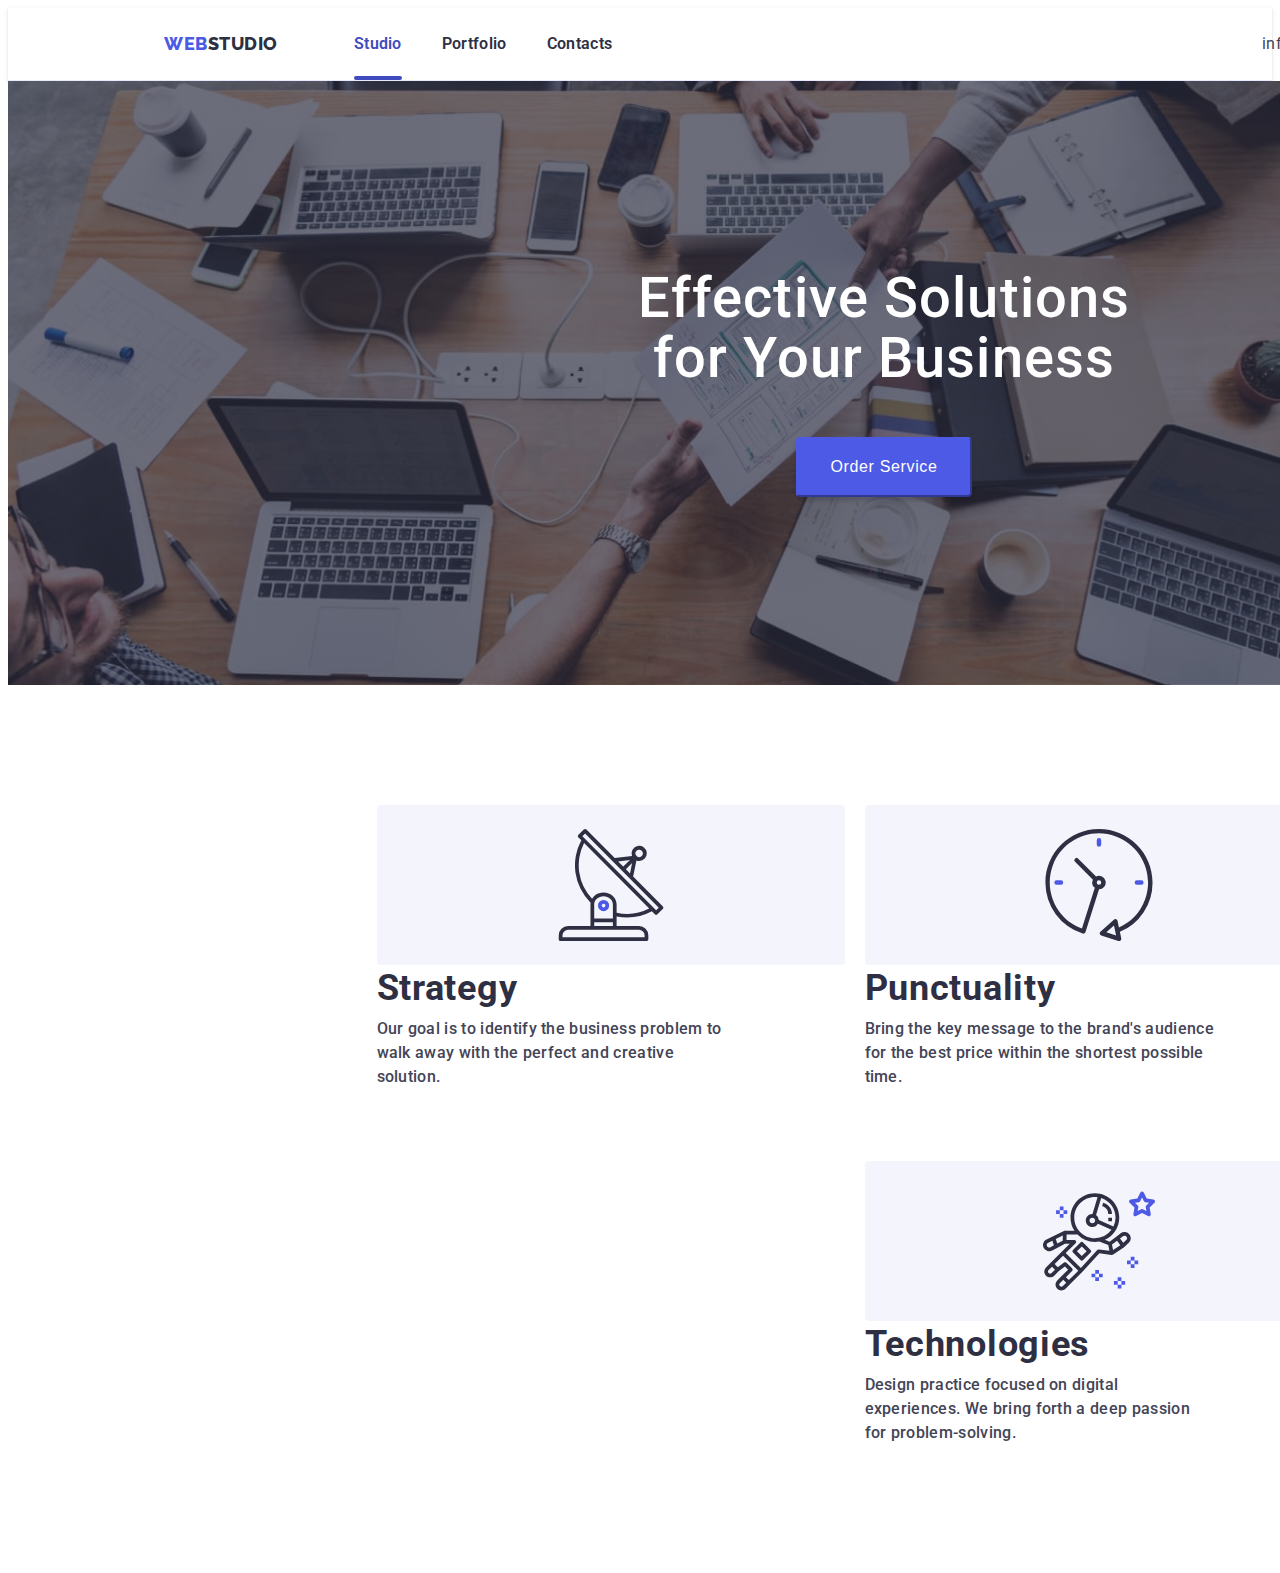
==== commit 66b07816: "DZ7 morning values" ====
--- a/index.html
+++ b/index.html
@@ -142,7 +142,7 @@
         <div class="values-container container">
           <h2 class="visually-hidden">values</h2>
           <ul class="values-list list">
-            <li>
+            <li class="values-item">
               <svg class="values-svg">
                 <use class="values-svg-icon" href="./images/symbol-defs.svg#icon-antenna"></use>
               </svg>
@@ -152,7 +152,7 @@
                 creative solution.
               </p>
             </li>
-            <li>
+            <li class="values-item">
               <svg class="values-svg">
                 <use class="values-svg-icon" href="./images/symbol-defs.svg#icon-clock"></use>
               </svg>
@@ -162,7 +162,7 @@
                 possible time.
               </p>
             </li>
-            <li>
+            <li class="values-item">
               <svg class="values-svg">
                 <use class="values-svg-icon" href="./images/symbol-defs.svg#icon-diagram"></use>
               </svg>
@@ -172,7 +172,7 @@
                 and minimize risk.
               </p>
             </li>
-            <li>
+            <li class="values-item">
               <svg class="values-svg">
                 <use class="values-svg-icon" href="./images/symbol-defs.svg#icon-astronaut"></use>
               </svg>
--- a/css/styles.css
+++ b/css/styles.css
@@ -325,8 +325,7 @@
 .values {
   padding-top: 96px;
   padding-bottom: 96px;
-  padding-left: 16px;
-  padding-right: 16px;
+  
 }
 
 .values-container {
@@ -348,31 +347,35 @@
 .values-list {
   /* display: flex; */
   /* gap: 24px; */
+}
+
+.values-item {
+  flex-wrap: wrap;
+  max-width: 396px;
   text-align: center;
   justify-content: center;
-}
+  display: block;
+}
+
+.values-item:not(:last-child) {
+  margin-bottom: 72px;
+}
+
 .valyes-paragraf {
+  font-weight: 700;
+  font-size: 36px;
+  line-height: 1.11;
+  letter-spacing: 0.02em;
+  color: var(--main-logo-color1);
+  margin-bottom: 8px;
+}
+.values-text {
   font-weight: 500;
-  font-size: 20px;
-  line-height: 1.2;
-  letter-spacing: 0.02em;
-  color: var(--main-logo-color1);
-  flex: none;
-  order: 0;
-  flex-grow: 0;
-  margin-bottom: 8px;
-  margin-top: 8px;
-}
-.values-text {
-  font-weight: 400;
   font-size: 16px;
   line-height: 1.5;
   letter-spacing: 0.02em;
   color: var(--main-p-color);
-  flex: none;
-  order: 1;
-  flex-grow: 0;
-  width: 264px;
+  text-align: left;
 }
 
 .values-svg {
--- a/css/tablet.css
+++ b/css/tablet.css
@@ -96,4 +96,26 @@
   .values {
     width: 768px;
   }
+
+  .values-list {
+    display: flex;
+    flex-wrap: wrap;
+    justify-content: space-between;
+    row-gap: 72px;
+    column-gap: 24px;
+  }
+
+  .values-item {
+    width: 100%;
+    max-width: 351px;
+    margin: 0 auto;
+  }
+
+  .values-item:not(:last-child) {
+  margin-bottom: 0px;
 }
+
+.valyes-paragraf {
+  text-align: left;
+}
+}
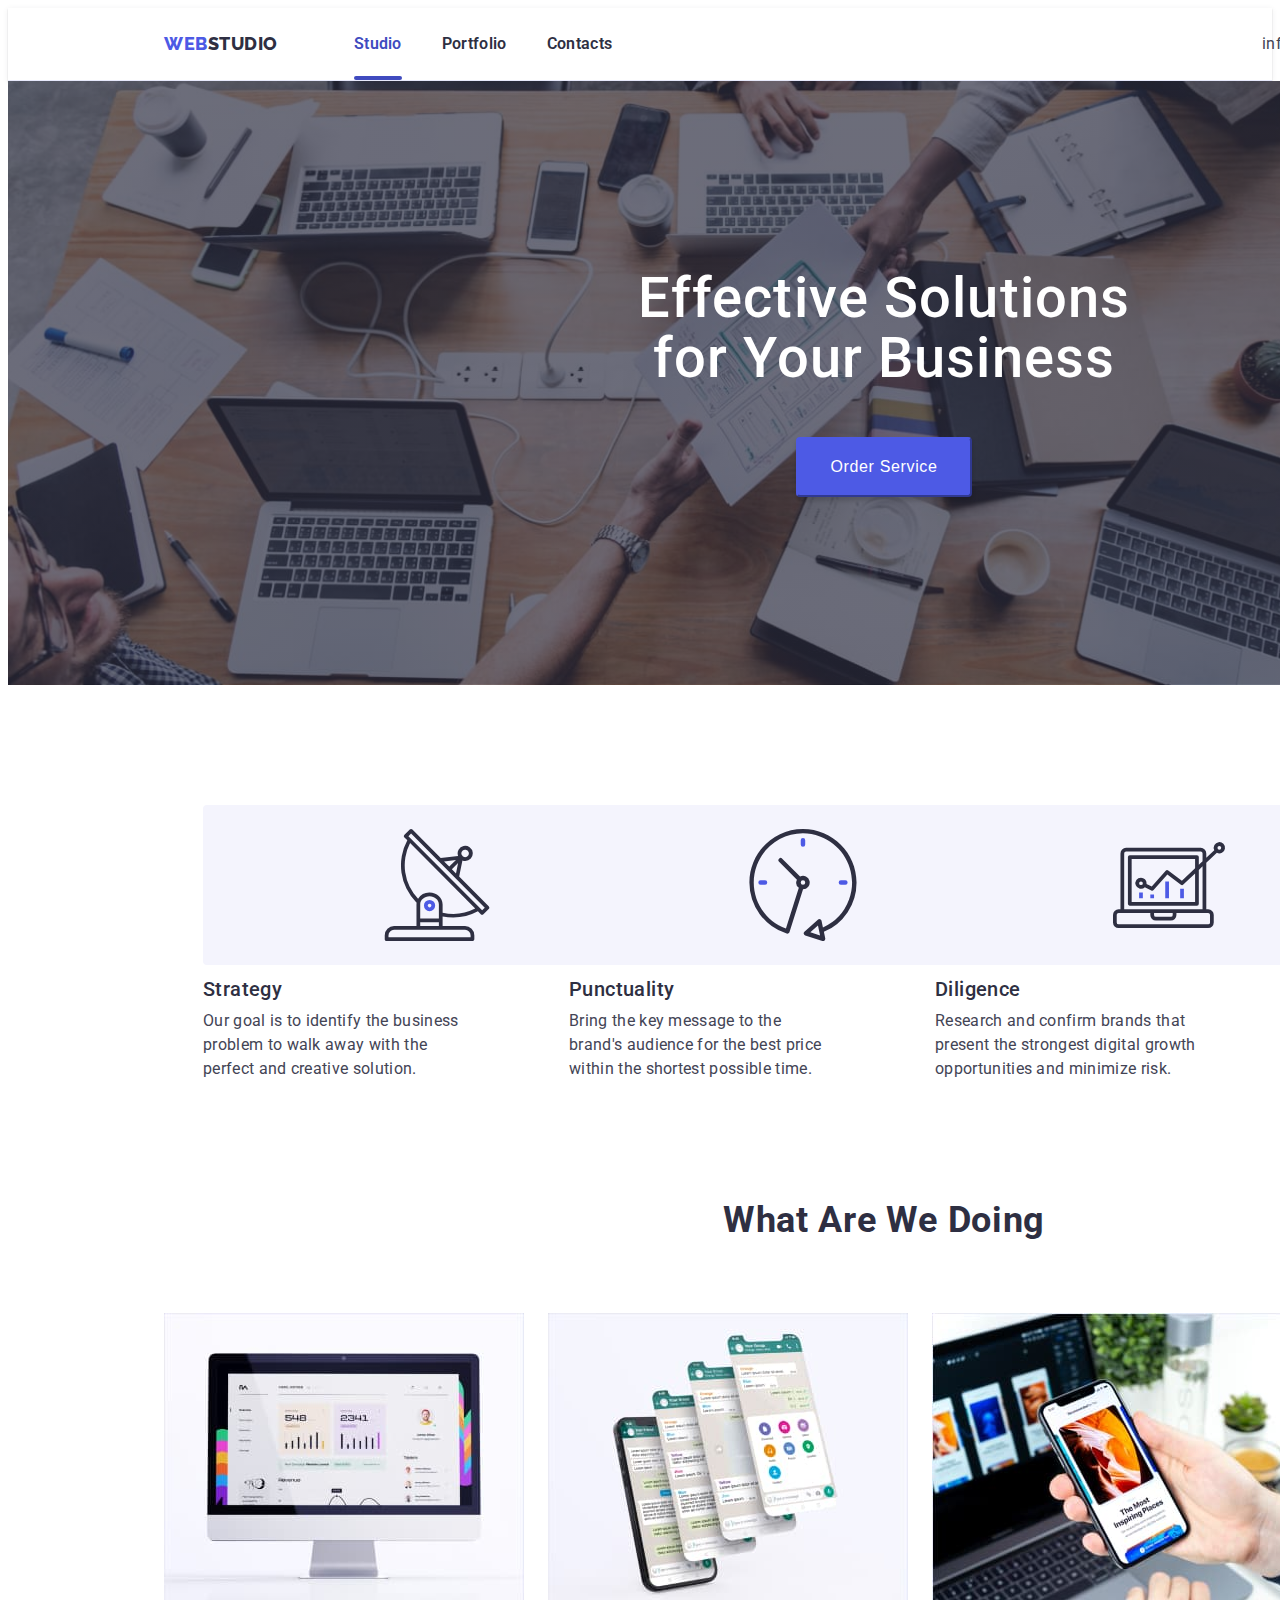
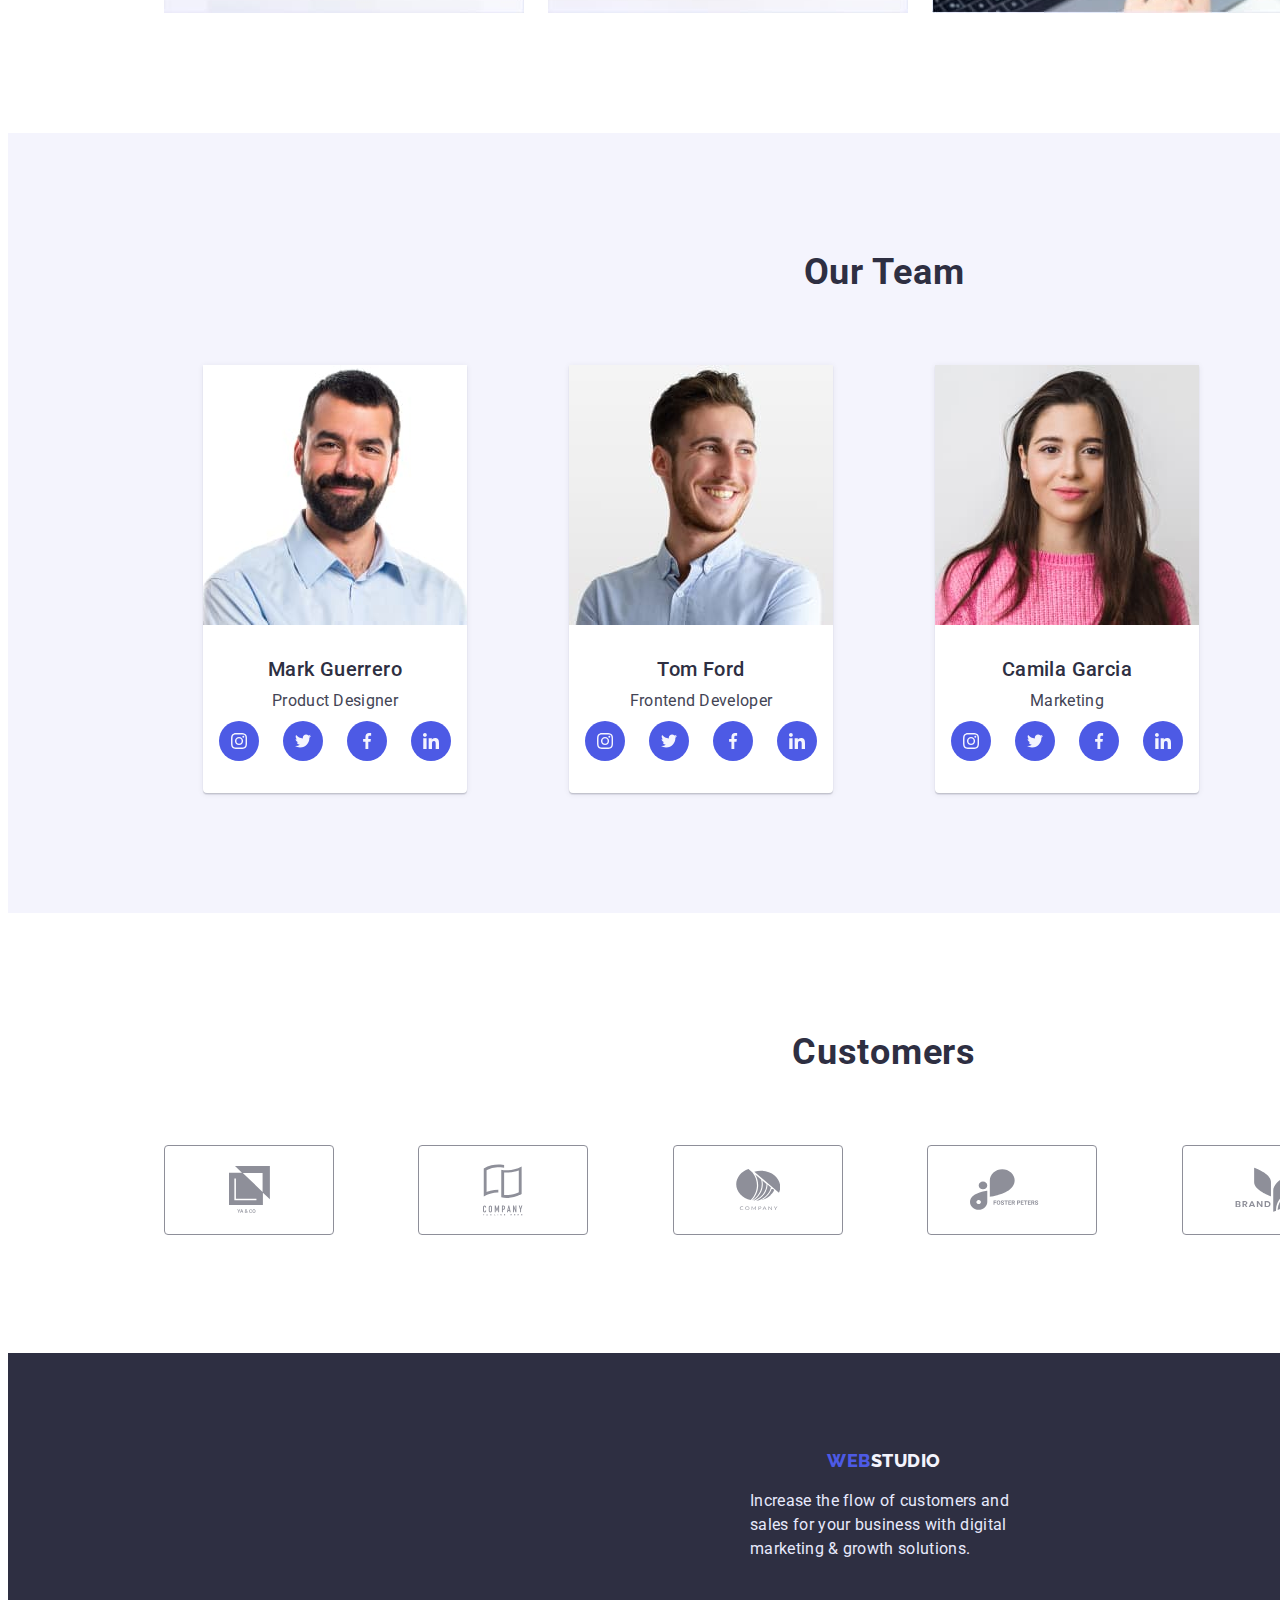
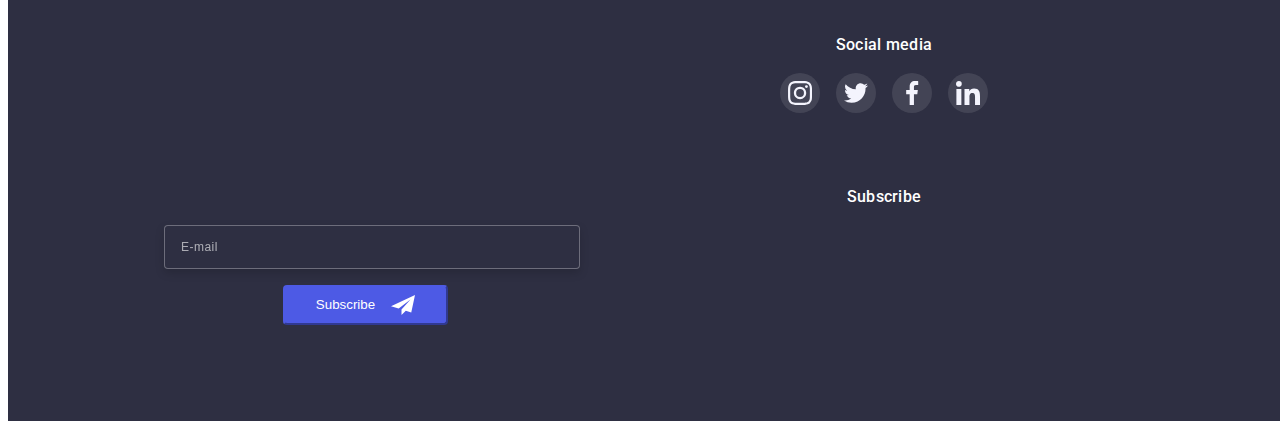
==== commit ce13857e: "DZ7 footer mob" ====
--- a/index.html
+++ b/index.html
@@ -185,7 +185,7 @@
           </ul>
         </div>
       </section>
-      <!-- <section class="work">
+      <section class="work">
         <div class="container">
           <h2 class="work-title">What are we doing</h2>
           <ul class="work-list list">
@@ -194,11 +194,11 @@
             <li><img src="./images/img3.jpg" alt="smartphone" width="360" height="300" /></li>
           </ul>
         </div>
-      </section> -->
-      <!-- <section class="team">
-        <div class="container">
+      </section>
+      <section class="team">
+        <div class="container-team">
           <h2 class="team-title">Our Team</h2>
-          <ul class="tem-list list">
+          <ul class="team-list list">
             <li class="list-item">
               <img src="./images/foto1.jpg" alt="Mark Guerrero" width="264" height="260" />
               <div class="team-box">
@@ -399,7 +399,7 @@
         </div>
       </section>
       <section class="customers">
-        <div class="container">
+        <div class="container-customers">
           <h2 class="customers-title">Customers</h2>
           <ul class="customers-list list">
             <li class="customers-item">
@@ -446,9 +446,9 @@
             </li>
           </ul>
         </div>
-      </section> -->
+      </section>
     </main>
-    <!-- <footer class="page-footer">
+    <footer class="page-footer">
       <div class="container container-footer">
         <div class="footer-item">
           <a class="link link-footer" href="./index.html"
@@ -526,7 +526,7 @@
           </form>
         </div>
       </div>
-    </footer> -->
+    </footer>
     <div class="backdrop is-hidden" data-modal>
       <div class="modal">
         <button type="button" class="modal-close" data-modal-close>
--- a/css/styles.css
+++ b/css/styles.css
@@ -321,11 +321,14 @@
   .values-svg {
     display: none;
   }
+
+  .work {
+    display: none;
+  }
 }
 .values {
   padding-top: 96px;
   padding-bottom: 96px;
-  
 }
 
 .values-container {
@@ -344,10 +347,6 @@
   clip-path: inset(50%);
   margin: -1px;
 }
-.values-list {
-  /* display: flex; */
-  /* gap: 24px; */
-}
 
 .values-item {
   flex-wrap: wrap;
@@ -389,27 +388,14 @@
   padding: 24px 102px;
 }
 
-.work {
-  padding-bottom: 120px;
-}
-.work-title {
-  font-weight: 600;
-  font-size: 36px;
-  line-height: 1.11;
-  text-align: center;
-  letter-spacing: 0.02em;
-  text-transform: capitalize;
-  color: var(--main-logo-color1);
-  margin-bottom: 72px;
-}
-.work-list {
-  display: flex;
-  gap: 24px;
-}
+/* -----------TEAM--------- */
+
 .team {
   background: var(--main-comand-bg-color);
-  padding-top: 120px;
-  padding-bottom: 120px;
+  padding-top: 96px;
+  padding-bottom: 128px;
+  padding-left: 83px;
+  padding-right: 83px;
 }
 
 .list-item {
@@ -417,7 +403,15 @@
   box-shadow: 0px 1px 6px rgba(46, 47, 66, 0.08), 0px 1px 1px rgba(46, 47, 66, 0.16),
     0px 2px 1px rgba(46, 47, 66, 0.08);
   border-radius: 0px 0px 4px 4px;
-}
+min-width: 260px;
+min-height: 428px;
+margin: 0 auto;
+}
+
+.list-item:not(:last-child) {
+  margin-bottom: 72px;
+}
+
 .team-title {
   font-weight: 700;
   font-size: 36px;
@@ -428,10 +422,7 @@
   color: var(--main-logo-color1);
   margin-bottom: 72px;
 }
-.tem-list {
-  display: flex;
-  gap: 24px;
-}
+
 .team-paragraf {
   font-weight: 500;
   font-size: 20px;
@@ -460,7 +451,10 @@
   display: flex;
   justify-content: center;
   gap: 24px;
-}
+  margin-bottom: 32px;
+}
+
+
 
 .list-item-svg {
   height: 40px;
@@ -483,9 +477,13 @@
   background-color: var(--main-btn-color-2);
 }
 
+/* -----------CUSTOMERS--------- */
+
 .customers {
-  padding-top: 130px;
-  padding-bottom: 120px;
+  padding-top: 96px;
+  padding-bottom: 96px;
+  padding-left: 16px;
+  padding-right: 16px;
 }
 .customers-title {
   font-weight: 700;
@@ -499,11 +497,15 @@
 }
 .customers-list {
   display: flex;
-  justify-content: center;
-  gap: 24px;
+  justify-content: space-between;
+  flex-wrap: wrap;
+  margin: 0 auto;
+  column-gap: 16px;
+  row-gap: 72px;
+
 }
 .customers-item {
-  width: 168px;
+  width: 190px;
   height: 88px;
 }
 
@@ -527,13 +529,16 @@
 
 /* footer */
 
-/* .container-footer {
-  display: flex;
+.container-footer {
+  /* display: flex; */
 }
 .page-footer {
   background: var(--main-hero-color);
-  padding-top: 100px;
-  padding-bottom: 100px;
+  padding-top: 96px;
+  padding-bottom: 96px;
+  justify-content: center;
+  text-align: center;
+  margin: 0 auto;
 }
 
 .link-footer {
@@ -542,22 +547,33 @@
   font-weight: 800;
   font-size: 18px;
   line-height: 1.33;
-  display: flex;
+  /* display: flex; */
   letter-spacing: 0.03em;
   text-transform: uppercase;
   color: var(--main-logo-color2);
-}
+  display: block;
+}
+
+.studio-logo-fot {
+  color: var(--main-comand-bg-color);
+}
+
 .footer-text {
   font-weight: 400;
   font-size: 16px;
   line-height: 1.5;
   letter-spacing: 0.02em;
   color: var(--footer-text-color);
-  width: 264px;
+  width: 268px;
+  height: 72px;
+  justify-content: center;
+  text-align: left;
+  margin: 0 auto;
+  margin-bottom: 72px;
 }
 
 .soc-box-footer {
-  margin-left: 120px;
+  /* margin-left: 120px; */
 }
 
 .soc-text {
@@ -574,6 +590,7 @@
   display: flex;
   justify-content: center;
   gap: 16px;
+  margin-bottom: 72px;
 }
 
 .list-item-svg-footer {
@@ -604,15 +621,14 @@
   line-height: 1.5;
   letter-spacing: 0.02em;
   color: #ffffff;
-  
 }
 
 .sub-container {
-  margin-left: 80px;
+  /* margin-left: 80px; */
 }
 
 .sub-input {
-  width: 264px;
+  width: 396px;
   height: 40px;
   border: 1px solid rgba(255, 255, 255, 0.3);
   filter: drop-shadow(0px 4px 4px rgba(0, 0, 0, 0.15));
@@ -621,6 +637,7 @@
   outline: none;
   padding-left: 16px;
   color: #ffffff;
+  margin-bottom: 16px;
 }
 
 .sub-input::placeholder {
@@ -642,7 +659,7 @@
   border-radius: 4px;
   color: #ffffff;
   fill: #ffffff;
-  margin-left: 24px;
+  /* margin-left: 24px; */
   display: flex;
   flex-direction: row;
   justify-content: center;
@@ -650,7 +667,10 @@
   gap: 16px;
   transition: background-color 250ms var(--timing-function),
     border-color 250ms var(--timing-function);
-}
+    margin: 0 auto;
+}
+
+
 
 .sub-button:hover,
 .sub-button:focus {
@@ -660,9 +680,10 @@
 }
 
 .sub-container-btn {
-  display: flex;
+  /* display: flex; */
   margin-top: 16px;
-} */
+  width: 403px;
+}
 
 /* portfolio */
 
--- a/css/mobile.css
+++ b/css/mobile.css
@@ -1,11 +1,9 @@
 @media screen and (min-width: 480px) {
- 
-    /* header */
- 
-    .container {
+  /* header */
+
+  .container {
     width: 428px;
     margin: 0 auto;
-    
   }
 
   /* -------HERO------- */
@@ -21,6 +19,23 @@
     width: 428px;
     margin: 0 auto;
   }
+  /* -----------TEAM--------- */
+  .team {
+    width: 428px;
+    margin: 0 auto;
+  }
+
+  /* -----------CUSTOMERS--------- */
+
+  .customers {
+    width: 428px;
+    margin: 0 auto;
+  }
+
+  /* footer */
+
+  .page-footer {
+    width: 428px;
+    margin: 0 auto;
+  }
 }
-
-
--- a/css/tablet.css
+++ b/css/tablet.css
@@ -112,10 +112,54 @@
   }
 
   .values-item:not(:last-child) {
+    margin-bottom: 0px;
+  }
+
+  .valyes-paragraf {
+    text-align: left;
+  }
+  /* -----------TEAM--------- */
+  .team {
+    width: 768px;
+    padding-bottom: 96px;
+    padding-left: 108px;
+    padding-right: 108px;
+    
+  }
+
+  .team-list {
+    display: flex;
+    flex-wrap: wrap;
+    justify-content: space-between;
+    row-gap: 64px;
+    column-gap: 24px;
+  }
+
+  .list-item {
+    min-width: 264px;
+  }
+
+
+  .list-item:not(:last-child) {
   margin-bottom: 0px;
 }
 
-.valyes-paragraf {
-  text-align: left;
+/* -----------CUSTOMERS--------- */
+
+.customers {
+    width: 768px;
+    padding-left: 108px;
+    padding-right: 108px;
+  }
+
+  .customers-item {
+  width: 168px;
+  height: 88px;
 }
+
+/* footer */
+.page-footer {
+    width: 768px;
+  
+  }
 }
--- a/css/desktop.css
+++ b/css/desktop.css
@@ -1,8 +1,7 @@
 @media screen and (min-width: 1200px) {
-  
   /* header */
-  
-    .container {
+
+  .container {
     width: 1440px;
     padding-left: 156px;
     padding-right: 156px;
@@ -14,10 +13,8 @@
 
   .header-link-adress {
     font-size: 16px;
-    line-height: 1.50;
+    line-height: 1.5;
     letter-spacing: 0.02em;
-    
-    
   }
 
   .box-logo {
@@ -59,9 +56,92 @@
   /* -----------VALUES--------- */
   .values {
     width: 1440px;
+    padding-top: 120px;
+    padding-bottom: 120px;
+  }
+
+  .values-item {
+    flex-wrap: nowrap;
+    max-width: 264px;
+    row-gap: 0px;
+    margin: 0 auto;
+    width: 100%;
+  }
+
+  .valyes-paragraf {
+    font-style: normal;
+    font-weight: 500;
+    font-size: 20px;
+    line-height: 1.2;
+    margin-bottom: 8px;
+  }
+
+  .values-text {
+    font-weight: 400;
+  }
+
+  .values-svg {
+    margin-bottom: 8px;
+  }
+  /* -----------WORK--------- */
+
+  .work {
+    width: 1440px;
+  }
+
+  .work {
+  padding-bottom: 120px;
+}
+.work-title {
+  font-weight: 700;
+  font-size: 36px;
+  line-height: 1.11;
+  text-align: center;
+  letter-spacing: 0.02em;
+  text-transform: capitalize;
+  color: var(--main-logo-color1);
+  margin-bottom: 72px;
+}
+.work-list {
+  display: flex;
+  gap: 24px;
+}
+/* -----------TEAM--------- */
+.team {
+    width: 1440px;
+     padding-top: 120px;
+    padding-bottom: 120px;
+    padding-left: 156px;
+    padding-right: 156px;
+  }
+
+    .team-item {
+    flex-wrap: nowrap;
+    row-gap: 0px;
+    margin: 0 auto;
+    width: 100%;
+  }
+
+  /* -----------CUSTOMERS--------- */
+  .customers {
+    width: 1440px;
     padding-left: 156px;
     padding-right: 156px;
     padding-top: 120px;
-  padding-bottom: 120px;
+    padding-bottom: 120px;
+  }
+
+  .customers-list {
+    flex-wrap: nowrap;
+    row-gap: 0px;
+    margin: 0 auto;
+    width: 100%;
+  }
+
+  /* footer */
+
+  .page-footer {
+    width: 1440px;
+   
   }
 }
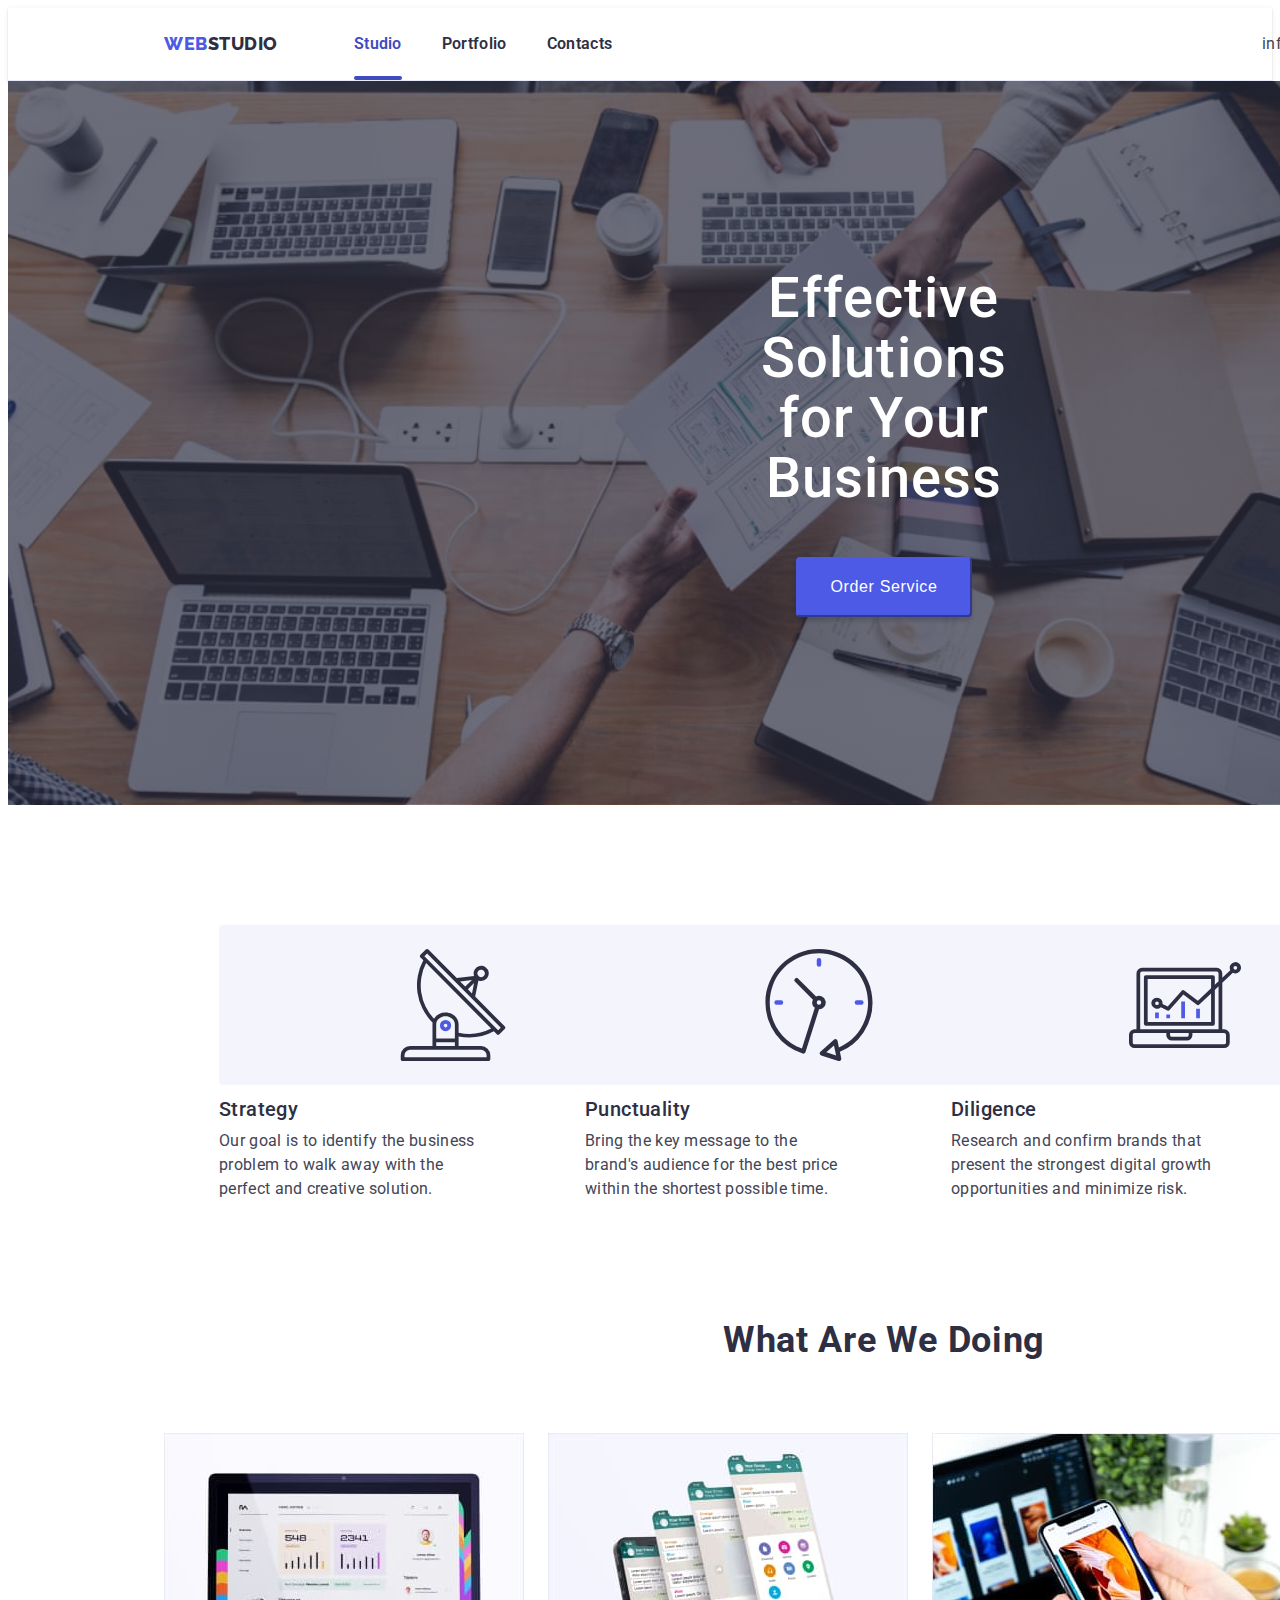
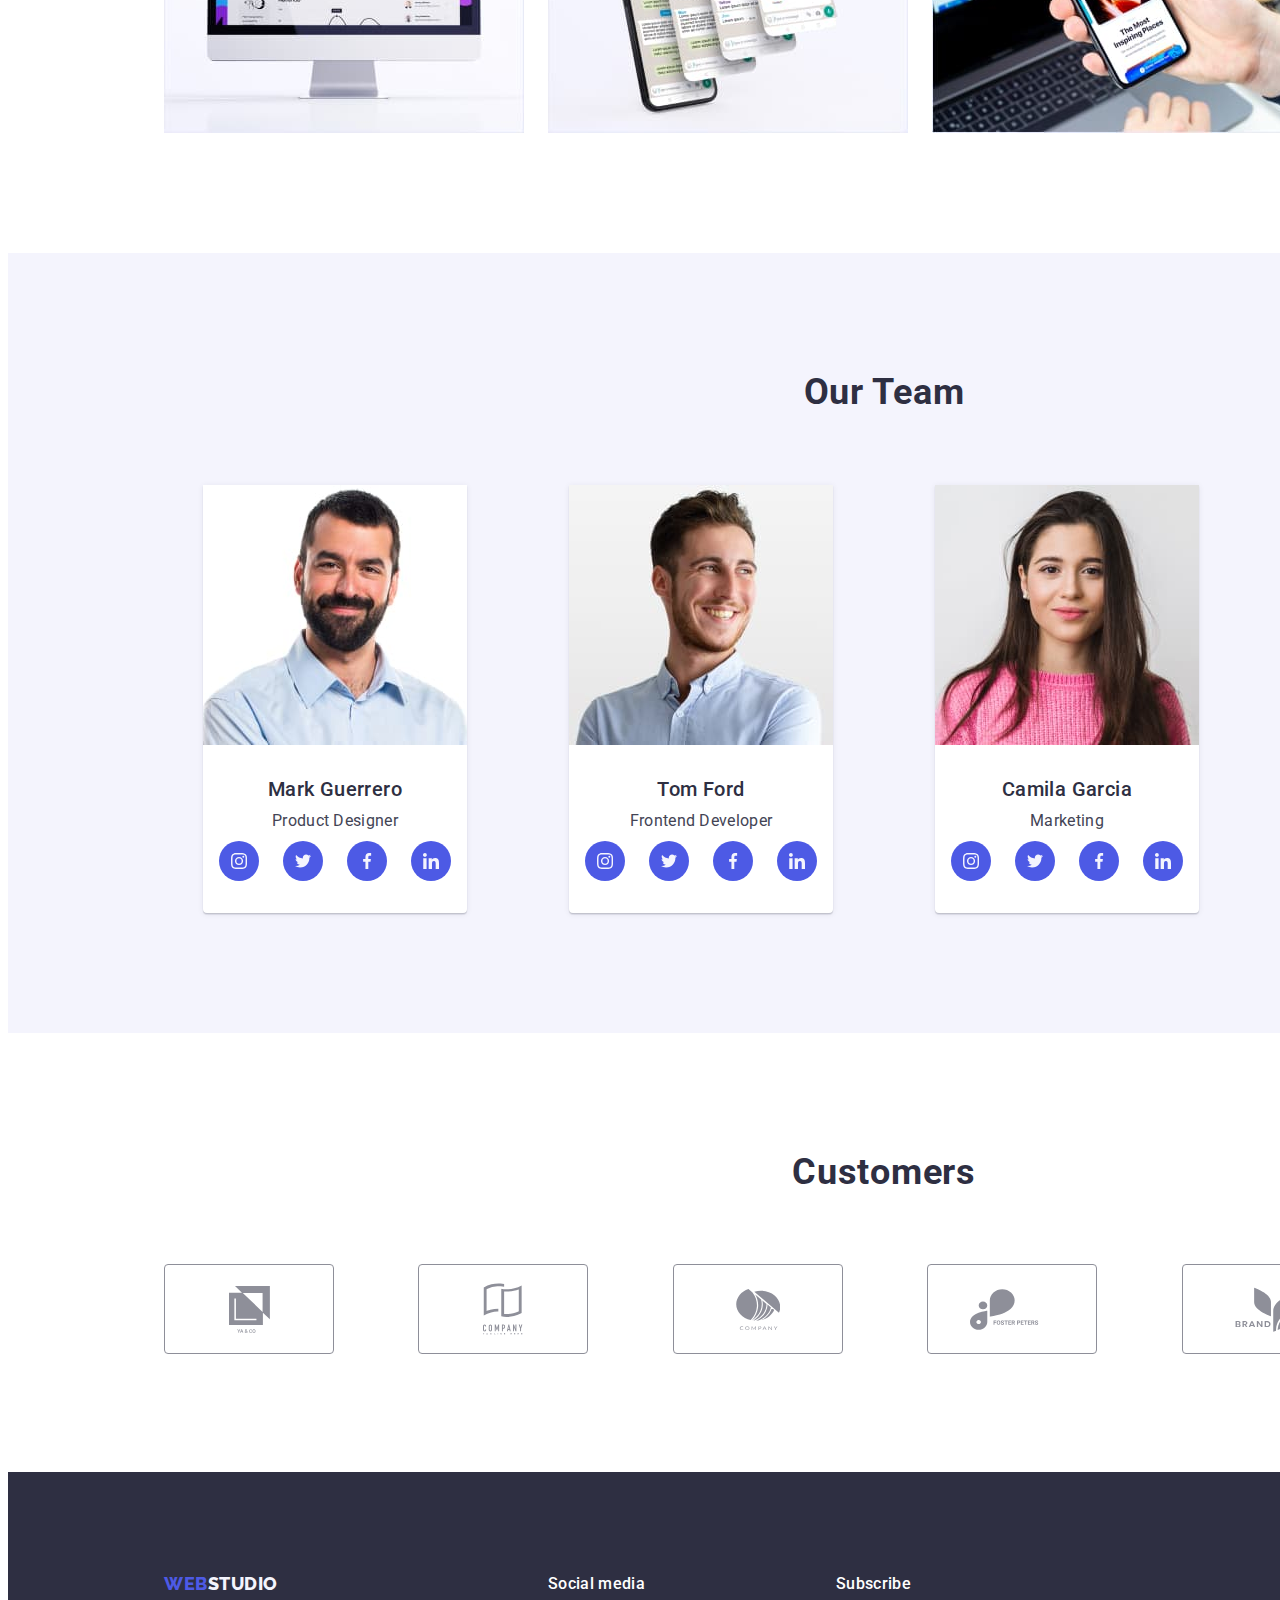
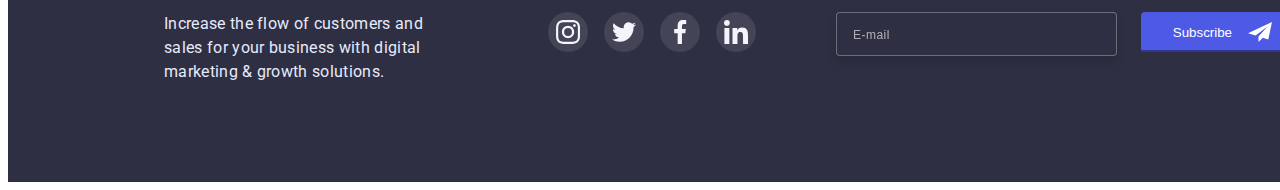
==== commit 374900ea: "dz7 030223 2310" ====
--- a/index.html
+++ b/index.html
@@ -189,9 +189,33 @@
         <div class="container">
           <h2 class="work-title">What are we doing</h2>
           <ul class="work-list list">
-            <li><img src="./images/img1.jpg" alt="monitor" width="360" height="300" /></li>
-            <li><img src="./images/img2.jpg" alt="smartphone menu" width="360" height="300" /></li>
-            <li><img src="./images/img3.jpg" alt="smartphone" width="360" height="300" /></li>
+            <li>
+              <img
+                src="./images/img1.jpg"
+                alt="monitor"
+                srcset="./images/img1.jpg 1x, ./images/img1-2x.jpg 2x"
+                width="360"
+                height="300"
+              />
+            </li>
+            <li>
+              <img
+                src="./images/img2.jpg"
+                alt="smartphone menu"
+                srcset="./images/img2.jpg 1x, ./images/img2-2x.jpg 2x"
+                width="360"
+                height="300"
+              />
+            </li>
+            <li>
+              <img
+                src="./images/img3.jpg"
+                alt="smartphone"
+                srcset="./images/img3.jpg 1x, ./images/img3-2x.jpg 2x"
+                width="360"
+                height="300"
+              />
+            </li>
           </ul>
         </div>
       </section>
@@ -200,7 +224,13 @@
           <h2 class="team-title">Our Team</h2>
           <ul class="team-list list">
             <li class="list-item">
-              <img src="./images/foto1.jpg" alt="Mark Guerrero" width="264" height="260" />
+              <img
+                src="./images/foto1.jpg"
+                alt="Mark Guerrero"
+                srcset="./images/foto1.jpg 1x, ./images/foto1-2x.jpg 2x"
+                width="264"
+                height="260"
+              />
               <div class="team-box">
                 <h3 class="team-paragraf">Mark Guerrero</h3>
                 <p class="team-text">Product Designer</p>
@@ -249,7 +279,13 @@
               </div>
             </li>
             <li class="list-item">
-              <img src="./images/foto2.jpg" alt="Tom Ford" width="264" height="260" />
+              <img
+                src="./images/foto2.jpg"
+                alt="Tom Ford"
+                srcset="./images/foto2.jpg 1x, ./images/foto2-2x.jpg 2x"
+                width="264"
+                height="260"
+              />
               <div class="team-box">
                 <h3 class="team-paragraf">Tom Ford</h3>
                 <p class="team-text">Frontend Developer</p>
@@ -298,7 +334,13 @@
               </div>
             </li>
             <li class="list-item">
-              <img src="./images/foto3.jpg" alt="Camila Garcia" width="264" height="260" />
+              <img
+                src="./images/foto3.jpg"
+                alt="Camila Garcia"
+                srcset="./images/foto3.jpg 1x, ./images/foto3-2x.jpg 2x"
+                width="264"
+                height="260"
+              />
               <div class="team-box">
                 <h3 class="team-paragraf">Camila Garcia</h3>
                 <p class="team-text">Marketing</p>
@@ -347,7 +389,13 @@
               </div>
             </li>
             <li class="list-item">
-              <img src="./images/foto4.jpg" alt="Daniel Wilson" width="264" height="260" />
+              <img
+                src="./images/foto4.jpg"
+                alt="Daniel Wilson"
+                srcset="./images/foto4.jpg 1x, ./images/foto4-2x.jpg 2x"
+                width="264"
+                height="260"
+              />
               <div class="team-box">
                 <h3 class="team-paragraf">Daniel Wilson</h3>
                 <p class="team-text">UI Designer</p>
@@ -416,6 +464,7 @@
                 </svg>
               </a>
             </li>
+
             <li class="customers-item">
               <a class="customers-link" href="">
                 <svg class="cust-svg" width="44" height="41">
--- a/css/styles.css
+++ b/css/styles.css
@@ -105,7 +105,9 @@
   .header-list {
     display: none;
   }
-
+.xxx {
+  display: none;
+}
   .momile-menu {
     position: fixed;
     width: 100%;
@@ -224,6 +226,7 @@
     display: flex;
     justify-content: left;
     gap: 56px;
+    width: 100%;
   }
 
   .list-item-svg-mobile {
@@ -261,10 +264,17 @@
   padding-bottom: 112px;
   margin: 0 auto;
   background-image: linear-gradient(rgba(46, 47, 66, 0.7), rgba(46, 47, 66, 0.7)),
-    url(../images/hero-image.jpg);
+    url(../images/hero-image-mob.jpg);
   background-repeat: no-repeat;
   background-size: cover;
   background-position: center;
+}
+
+@media (min-device-pixel-ratio: 2), (min-resolution: 192dpi), (min-resolution: 2dppx) {
+  .hero {
+    background-image: linear-gradient(rgba(46, 47, 66, 0.7), rgba(46, 47, 66, 0.7)),
+      url(../images/hero-image-mob-2x.jpg);
+  }
 }
 
 .hero-title {
@@ -275,7 +285,8 @@
   margin-bottom: 72px;
   margin-left: auto;
   margin-right: auto;
-  width: 318px;
+  max-width: 318px;
+  width: 100%;
   text-align: center;
   letter-spacing: 0.02em;
 }
@@ -329,6 +340,8 @@
 .values {
   padding-top: 96px;
   padding-bottom: 96px;
+  padding-left: 16px;
+  padding-right: 16px;
 }
 
 .values-container {
@@ -351,6 +364,7 @@
 .values-item {
   flex-wrap: wrap;
   max-width: 396px;
+  width: 100%;
   text-align: center;
   justify-content: center;
   display: block;
@@ -396,6 +410,7 @@
   padding-bottom: 128px;
   padding-left: 83px;
   padding-right: 83px;
+  margin: 0 auto;
 }
 
 .list-item {
@@ -403,9 +418,12 @@
   box-shadow: 0px 1px 6px rgba(46, 47, 66, 0.08), 0px 1px 1px rgba(46, 47, 66, 0.16),
     0px 2px 1px rgba(46, 47, 66, 0.08);
   border-radius: 0px 0px 4px 4px;
-min-width: 260px;
-min-height: 428px;
-margin: 0 auto;
+  min-width: 260px;
+  min-height: 428px;
+  /* width: 100%; */
+  /* height: 100%; */
+  margin: 0 auto;
+ 
 }
 
 .list-item:not(:last-child) {
@@ -454,8 +472,6 @@
   margin-bottom: 32px;
 }
 
-
-
 .list-item-svg {
   height: 40px;
   width: 40px;
@@ -502,7 +518,6 @@
   margin: 0 auto;
   column-gap: 16px;
   row-gap: 72px;
-
 }
 .customers-item {
   width: 190px;
@@ -564,7 +579,8 @@
   line-height: 1.5;
   letter-spacing: 0.02em;
   color: var(--footer-text-color);
-  width: 268px;
+  max-width: 268px;
+  width: 100%;
   height: 72px;
   justify-content: center;
   text-align: left;
@@ -628,7 +644,8 @@
 }
 
 .sub-input {
-  width: 396px;
+  max-width: 396px;
+  width: 100%;
   height: 40px;
   border: 1px solid rgba(255, 255, 255, 0.3);
   filter: drop-shadow(0px 4px 4px rgba(0, 0, 0, 0.15));
@@ -638,6 +655,7 @@
   padding-left: 16px;
   color: #ffffff;
   margin-bottom: 16px;
+
 }
 
 .sub-input::placeholder {
@@ -667,10 +685,8 @@
   gap: 16px;
   transition: background-color 250ms var(--timing-function),
     border-color 250ms var(--timing-function);
-    margin: 0 auto;
-}
-
-
+  margin: 0 auto;
+}
 
 .sub-button:hover,
 .sub-button:focus {
@@ -682,7 +698,7 @@
 .sub-container-btn {
   /* display: flex; */
   margin-top: 16px;
-  width: 403px;
+  width: 100%;
 }
 
 /* portfolio */
--- a/css/tablet.css
+++ b/css/tablet.css
@@ -76,6 +76,15 @@
   .hero {
     width: 768px;
     padding-bottom: 108px;
+    background-image: linear-gradient(rgba(46, 47, 66, 0.7), rgba(46, 47, 66, 0.7)),
+      url(../images/hero-image-tab.jpg);
+  }
+
+  @media (min-device-pixel-ratio: 2), (min-resolution: 192dpi), (min-resolution: 2dppx) {
+    .hero {
+      background-image: linear-gradient(rgba(46, 47, 66, 0.7), rgba(46, 47, 66, 0.7)),
+        url(../images/hero-image-tab-2x.jpg);
+    }
   }
 
   .hero-title {
@@ -124,7 +133,6 @@
     padding-bottom: 96px;
     padding-left: 108px;
     padding-right: 108px;
-    
   }
 
   .team-list {
@@ -139,27 +147,74 @@
     min-width: 264px;
   }
 
-
   .list-item:not(:last-child) {
-  margin-bottom: 0px;
-}
-
-/* -----------CUSTOMERS--------- */
-
-.customers {
+    margin-bottom: 0px;
+  }
+
+  /* -----------CUSTOMERS--------- */
+
+  .customers {
     width: 768px;
     padding-left: 108px;
     padding-right: 108px;
   }
 
   .customers-item {
-  width: 168px;
-  height: 88px;
+    width: 168px;
+    height: 88px;
+  }
+
+
+  /* footer */
+  .page-footer {
+    width: 768px;
+    padding-left: 108px;
+    padding-right: 164px;
+    margin: 0 auto;
+  }
+
+  .container {
+    padding: 0;
+  }
+
+  .container-footer {
+    display: flex;
+    flex-wrap: wrap;
+  }
+
+  .link-footer {
+    text-align: left;
+  }
+
+  .footer-text {
+    width: 264px;
+  }
+
+  .soc-box-footer {
+    text-align: left;
+    margin-left: 24px;
+  }
+
+  .sub-text {
+    text-align: left;
+    display: block;
+  }
+
+  .sub-container-btn {
+    width: 468px;
+  }
+
+  .sub-input {
+    width: 264px;
+    text-align: left;
+    display: block;
+  }
+
+  .sub-container-btn {
+    display: flex;
+  }
+
+  .sub-button {
+    margin-left: 24px;
+  }
 }
-
-/* footer */
-.page-footer {
-    width: 768px;
-  
-  }
-}
--- a/css/desktop.css
+++ b/css/desktop.css
@@ -45,6 +45,15 @@
     width: 1440px;
     padding-top: 188px;
     padding-bottom: 188px;
+    background-image: linear-gradient(rgba(46, 47, 66, 0.7), rgba(46, 47, 66, 0.7)),
+      url(../images/hero-image.jpg);
+  }
+
+  @media (min-device-pixel-ratio: 2), (min-resolution: 192dpi), (min-resolution: 2dppx) {
+    .hero {
+      background-image: linear-gradient(rgba(46, 47, 66, 0.7), rgba(46, 47, 66, 0.7)),
+        url(../images/hero-image-2x.jpg);
+    }
   }
 
   .hero-title {
@@ -87,35 +96,36 @@
 
   .work {
     width: 1440px;
+    margin: 0 auto;
   }
 
   .work {
-  padding-bottom: 120px;
-}
-.work-title {
-  font-weight: 700;
-  font-size: 36px;
-  line-height: 1.11;
-  text-align: center;
-  letter-spacing: 0.02em;
-  text-transform: capitalize;
-  color: var(--main-logo-color1);
-  margin-bottom: 72px;
-}
-.work-list {
-  display: flex;
-  gap: 24px;
-}
-/* -----------TEAM--------- */
-.team {
+    padding-bottom: 120px;
+  }
+  .work-title {
+    font-weight: 700;
+    font-size: 36px;
+    line-height: 1.11;
+    text-align: center;
+    letter-spacing: 0.02em;
+    text-transform: capitalize;
+    color: var(--main-logo-color1);
+    margin-bottom: 72px;
+  }
+  .work-list {
+    display: flex;
+    gap: 24px;
+  }
+  /* -----------TEAM--------- */
+  .team {
     width: 1440px;
-     padding-top: 120px;
+    padding-top: 120px;
     padding-bottom: 120px;
     padding-left: 156px;
     padding-right: 156px;
   }
 
-    .team-item {
+  .team-item {
     flex-wrap: nowrap;
     row-gap: 0px;
     margin: 0 auto;
@@ -139,9 +149,40 @@
   }
 
   /* footer */
+  .container-footer {
+    padding: 0;
+    margin: 0;
+    flex-wrap: nowrap;
+  }
 
   .page-footer {
     width: 1440px;
-   
+    padding-top: 100px;
+    padding-bottom: 100px;
+    padding-left: 156px;
+    padding-right: 159px;
+    /* flex-wrap: nowrap; */
+  }
+
+  .container-footer {
+    width: 100%;
+  }
+
+  .footer-item {
+    height: 110px;
+  }
+
+  .footer-text {
+    height: auto;
+    margin: 0;
+  }
+
+  .soc-box-footer {
+    height: 80px;
+    margin-left: 120px;
+  }
+
+  .sub-form {
+    margin-left: 80px;
   }
 }
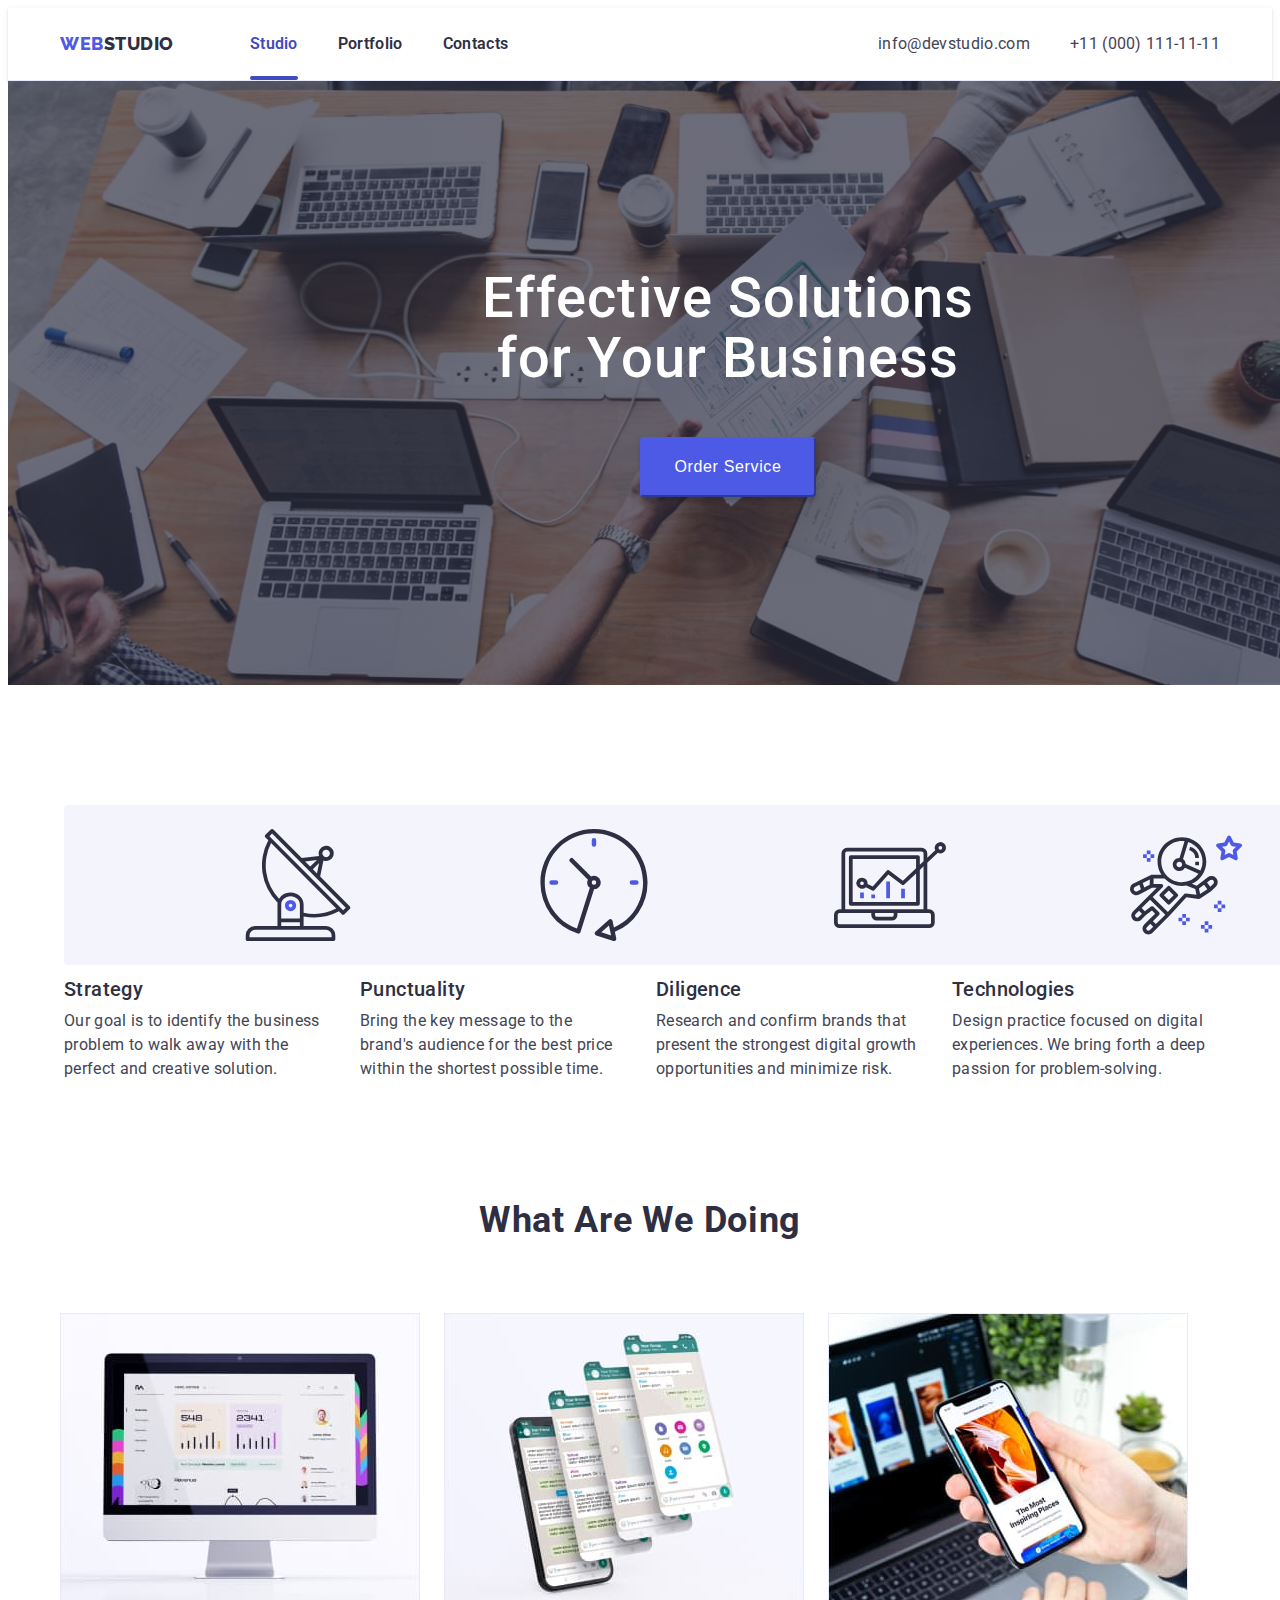
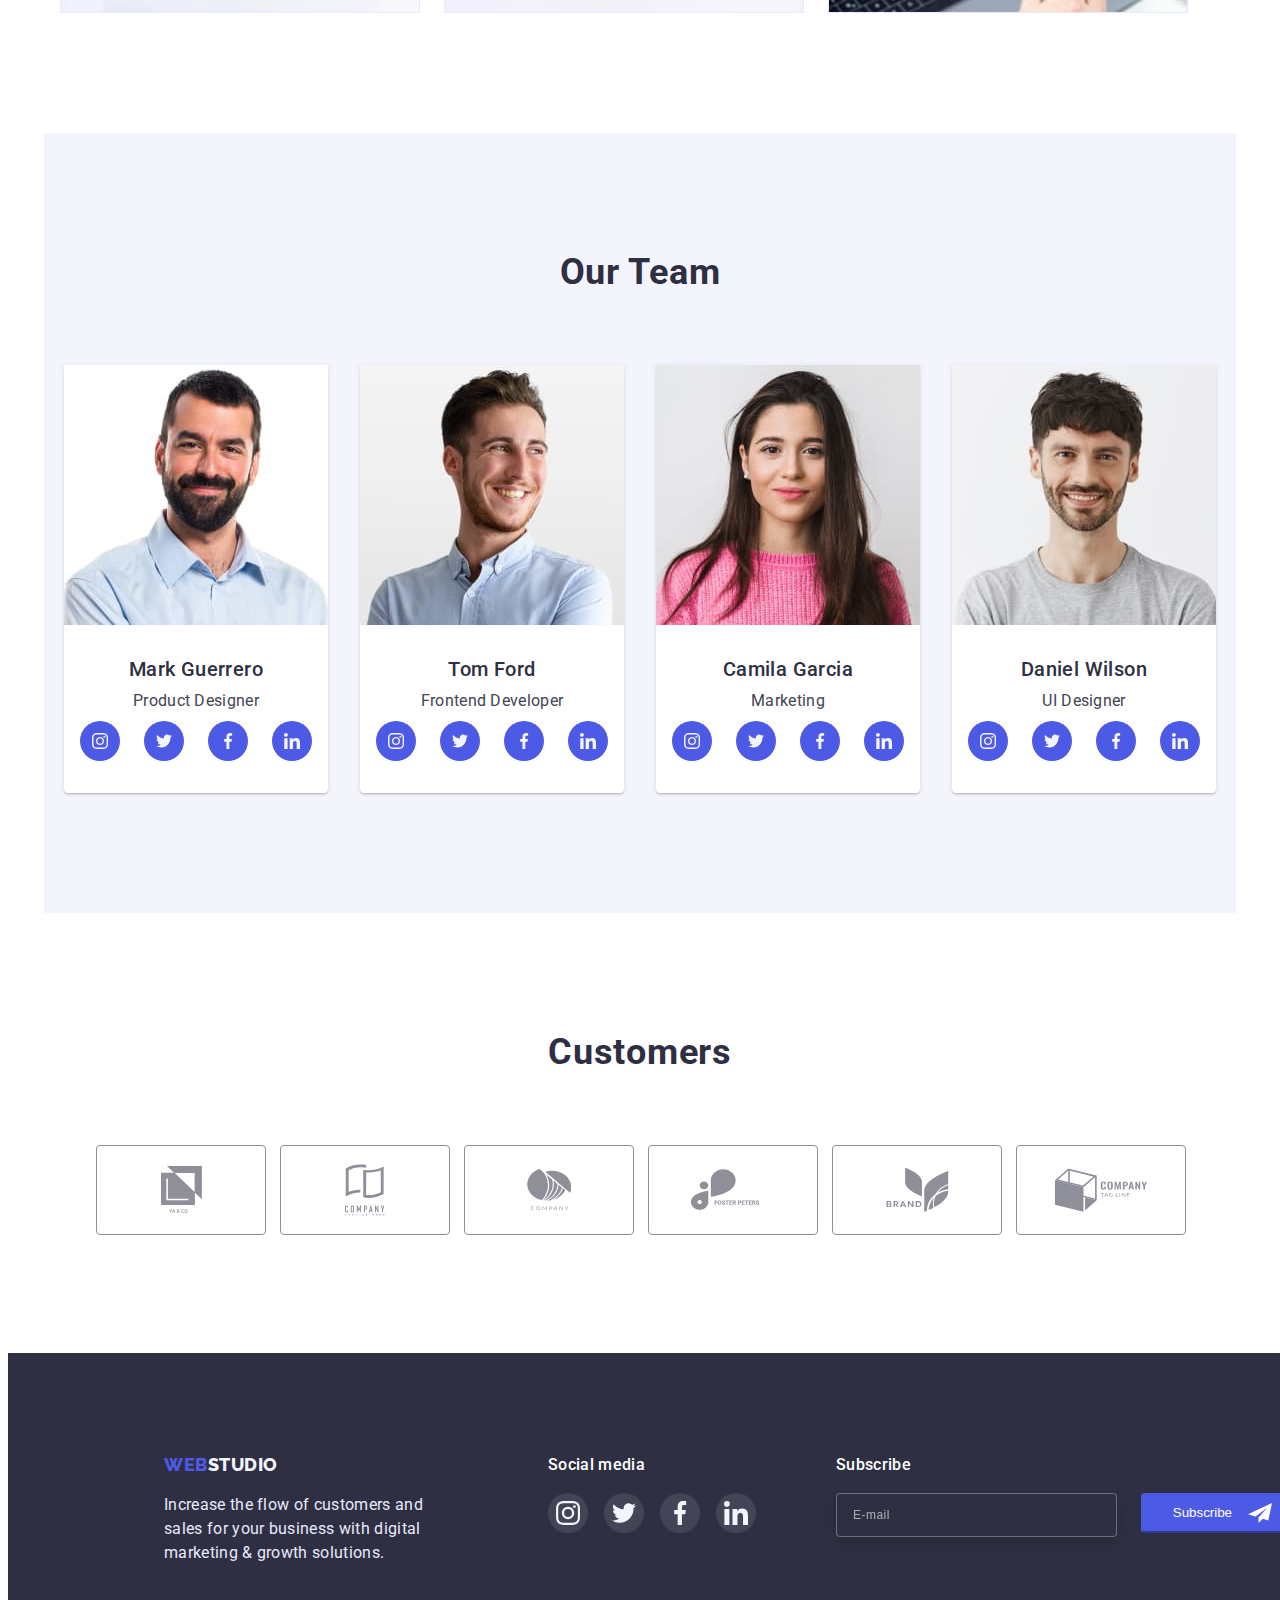
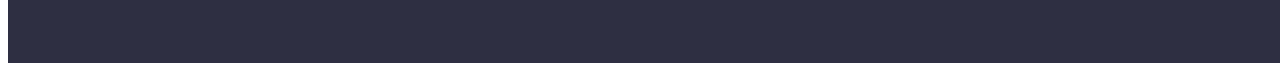
==== commit 56052d90: "DZ 7 final 04022023" ====
--- a/index.html
+++ b/index.html
@@ -73,7 +73,7 @@
           <li class="item-mobile-link"><a class="header-link-mobile link" href="">Contacts</a></li>
         </ul>
         <ul class="header-list-mobile list">
-          <li class="item-mobile-link-contacts">
+          <li class="item-mobile-link-contacts item-mobile-link-contacts-number">
             <a class="header-link-adress-mobile link-mobail-tel link" href="tel:110001111111"
               >+11 (000) 111-11-11</a
             >
--- a/css/styles.css
+++ b/css/styles.css
@@ -68,6 +68,7 @@
 .container {
   padding-left: 16px;
   padding-right: 16px;
+  width: 100%;
 }
 
 .page-header {
@@ -105,9 +106,7 @@
   .header-list {
     display: none;
   }
-.xxx {
-  display: none;
-}
+
   .momile-menu {
     position: fixed;
     width: 100%;
@@ -119,7 +118,8 @@
     background-color: #ffffff;
     padding: 40px;
     display: none;
-    /* box-shadow: 0 0 0 100vmax rgba(0, 0, 0, 0.5); */
+    box-shadow: 0 0 0 100vmax rgba(0, 0, 0, 0.5);
+    overflow-y: scroll;
   }
 
   .mobile-menu-open {
@@ -222,6 +222,7 @@
     margin-bottom: 40px;
   }
 
+  
   .team-list-link-mobile {
     display: flex;
     justify-content: left;
@@ -288,6 +289,7 @@
   max-width: 318px;
   width: 100%;
   text-align: center;
+  justify-content: center;
   letter-spacing: 0.02em;
 }
 
@@ -418,12 +420,11 @@
   box-shadow: 0px 1px 6px rgba(46, 47, 66, 0.08), 0px 1px 1px rgba(46, 47, 66, 0.16),
     0px 2px 1px rgba(46, 47, 66, 0.08);
   border-radius: 0px 0px 4px 4px;
-  min-width: 260px;
-  min-height: 428px;
-  /* width: 100%; */
-  /* height: 100%; */
+  max-width: 260px;
+  max-height: 428px;
+  width: 100%;
+  height: 100%;
   margin: 0 auto;
- 
 }
 
 .list-item:not(:last-child) {
@@ -469,7 +470,9 @@
   display: flex;
   justify-content: center;
   gap: 24px;
-  margin-bottom: 32px;
+  padding-bottom: 32px;
+  padding-left: 16px;
+  padding-right: 16px;
 }
 
 .list-item-svg {
@@ -513,7 +516,7 @@
 }
 .customers-list {
   display: flex;
-  justify-content: space-between;
+  justify-content: center;
   flex-wrap: wrap;
   margin: 0 auto;
   column-gap: 16px;
@@ -655,7 +658,6 @@
   padding-left: 16px;
   color: #ffffff;
   margin-bottom: 16px;
-
 }
 
 .sub-input::placeholder {
@@ -701,19 +703,19 @@
   width: 100%;
 }
 
-/* portfolio */
+/* -----------PORTFOLIO--------- */
 
 .portfolio {
-  padding-top: 96px;
-  padding-bottom: 120px;
+  padding-top: 48px;
+  padding-bottom: 48px;
 }
 
 .pl-btn {
   display: flex;
-
-  justify-content: center;
+  flex-wrap: wrap;
+  justify-content: left;
   gap: 24px;
-  margin-bottom: 72px;
+  margin-bottom: 48px;
 }
 
 .pl-card {
@@ -721,6 +723,8 @@
   column-gap: 24px;
   row-gap: 48px;
   flex-wrap: wrap;
+
+  justify-content: space-between;
 }
 
 .portfolio-btn {
@@ -743,7 +747,7 @@
   align-items: center;
   padding: 12px 24px;
 
-  width: 116px;
+  width: 100%;
   height: 48px;
   transition: background-color 250ms var(--timing-function), color 250ms var(--timing-function),
     box-shadow 250ms var(--timing-function), border-color 250ms var(--timing-function);
--- a/css/mobile.css
+++ b/css/mobile.css
@@ -38,4 +38,11 @@
     width: 428px;
     margin: 0 auto;
   }
+
+   /* -----------PORTFOLIO--------- */
+
+   .portfolio {
+    width: 428px;
+    margin: 0 auto;
+   }
 }
--- a/css/tablet.css
+++ b/css/tablet.css
@@ -91,7 +91,8 @@
     margin-bottom: 40px;
     font-size: 56px;
     line-height: 1.07;
-    width: 494px;
+    max-width: 494px;
+    width: 100%;
   }
 
   /* ------------------МОДАЛЬНЕ ВІКНО---------- */
@@ -164,7 +165,6 @@
     height: 88px;
   }
 
-
   /* footer */
   .page-footer {
     width: 768px;
@@ -217,4 +217,20 @@
   .sub-button {
     margin-left: 24px;
   }
+
+  /* -----------PORTFOLIO--------- */
+  .portfolio {
+    width: 768px;
+    padding-top: 64px;
+    padding-bottom: 96px;
+  }
+
+  .pl-btn {
+    justify-content: center;
+    margin-bottom: 64px;
+  }
+
+  .pl-card {
+    row-gap: 72px;
+  }
 }
--- a/css/desktop.css
+++ b/css/desktop.css
@@ -2,9 +2,9 @@
   /* header */
 
   .container {
-    width: 1440px;
-    padding-left: 156px;
-    padding-right: 156px;
+    width: 1160px;
+    /* padding-left: 156px;
+    padding-right: 156px; */
   }
 
   .logo-link {
@@ -64,7 +64,7 @@
   }
   /* -----------VALUES--------- */
   .values {
-    width: 1440px;
+    width: 1160px;
     padding-top: 120px;
     padding-bottom: 120px;
   }
@@ -95,7 +95,7 @@
   /* -----------WORK--------- */
 
   .work {
-    width: 1440px;
+    width: 1160;
     margin: 0 auto;
   }
 
@@ -118,11 +118,11 @@
   }
   /* -----------TEAM--------- */
   .team {
-    width: 1440px;
+    width: 1160px;
     padding-top: 120px;
     padding-bottom: 120px;
-    padding-left: 156px;
-    padding-right: 156px;
+    padding-left: 16px;
+    padding-right: 16px;
   }
 
   .team-item {
@@ -134,9 +134,9 @@
 
   /* -----------CUSTOMERS--------- */
   .customers {
-    width: 1440px;
-    padding-left: 156px;
-    padding-right: 156px;
+    width: 1160px;
+    padding-left: 16px;
+    padding-right: 16px;
     padding-top: 120px;
     padding-bottom: 120px;
   }
@@ -185,4 +185,23 @@
   .sub-form {
     margin-left: 80px;
   }
+
+  /* -----------PORTFOLIO--------- */
+
+  .portfolio {
+    width: 1440px;
+    padding-top: 96px;
+    padding-bottom: 120px;
+  }
+  /* .container {
+    padding-left: 156px;
+    padding-right: 156px;
+  } */
+
+  .pl-btn {
+    margin-bottom: 64px;
+  }
+  .pl-card {
+    row-gap: 48px;
+  }
 }
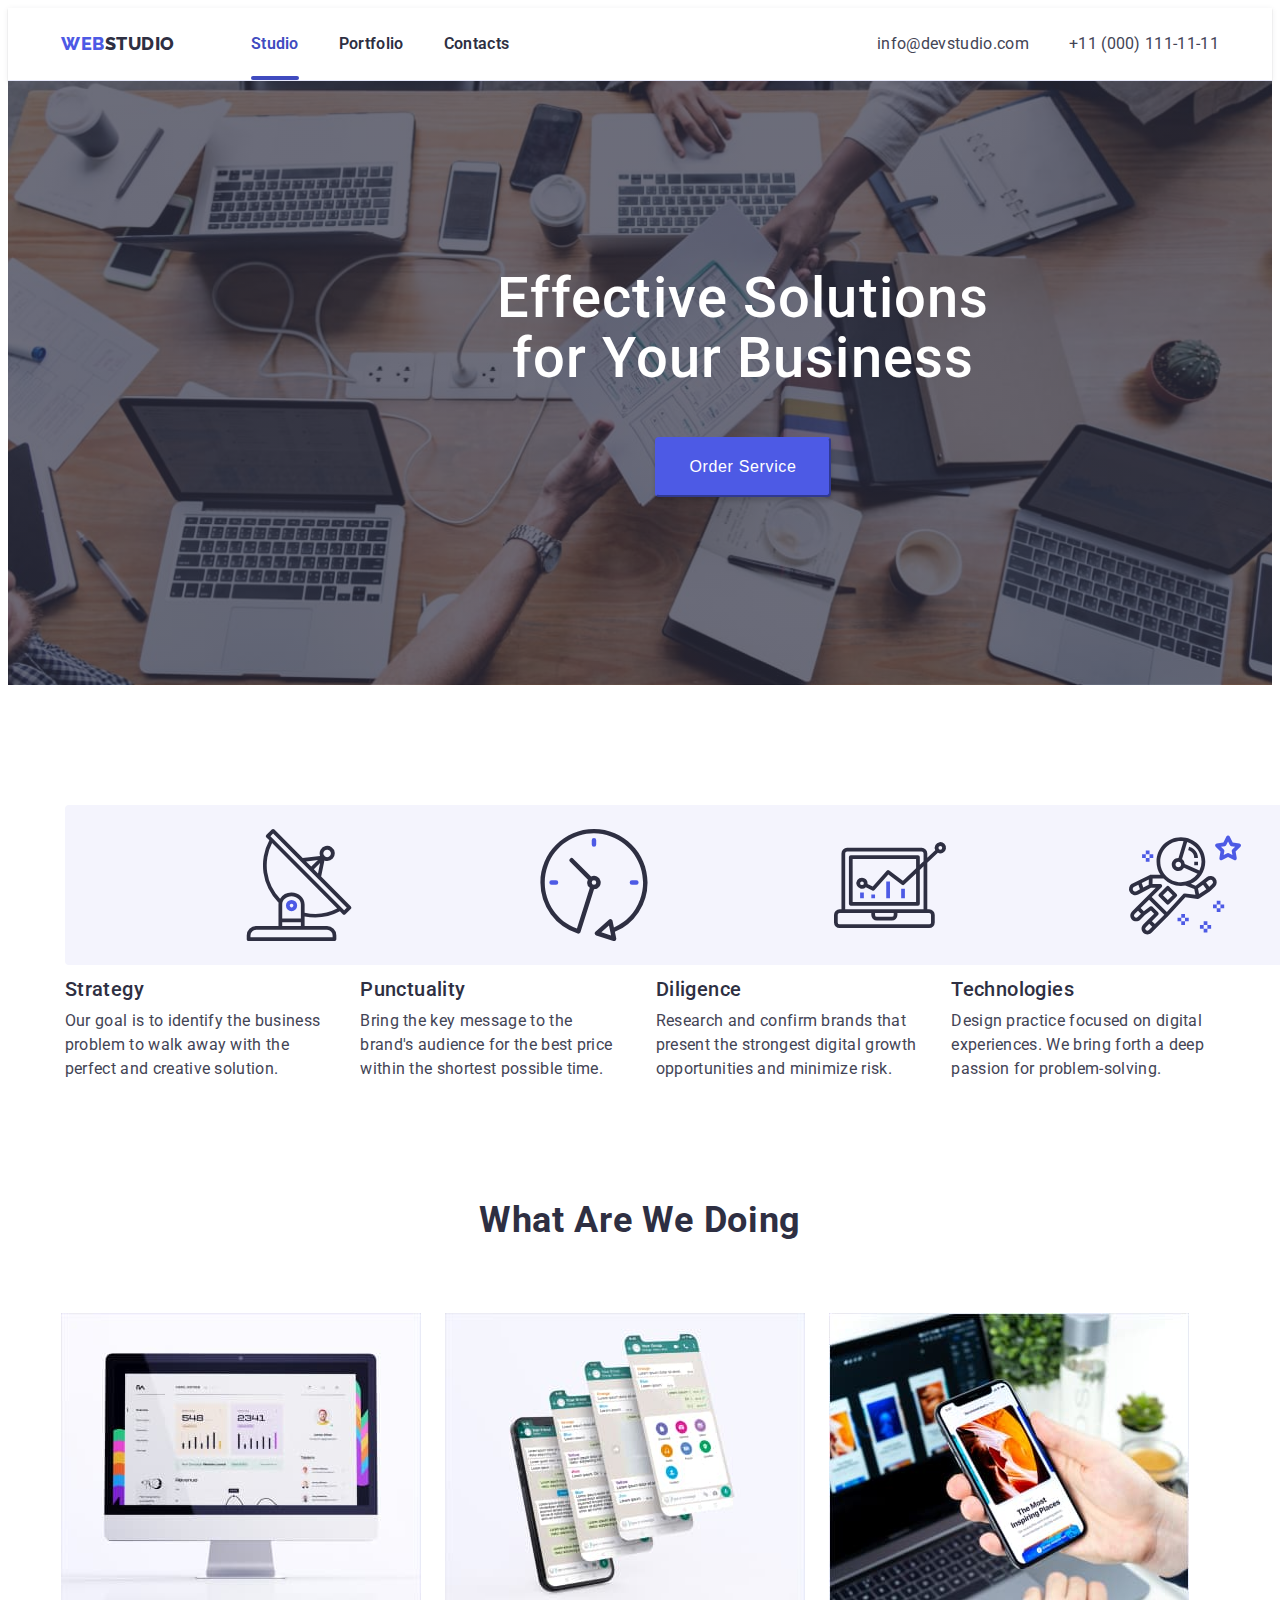
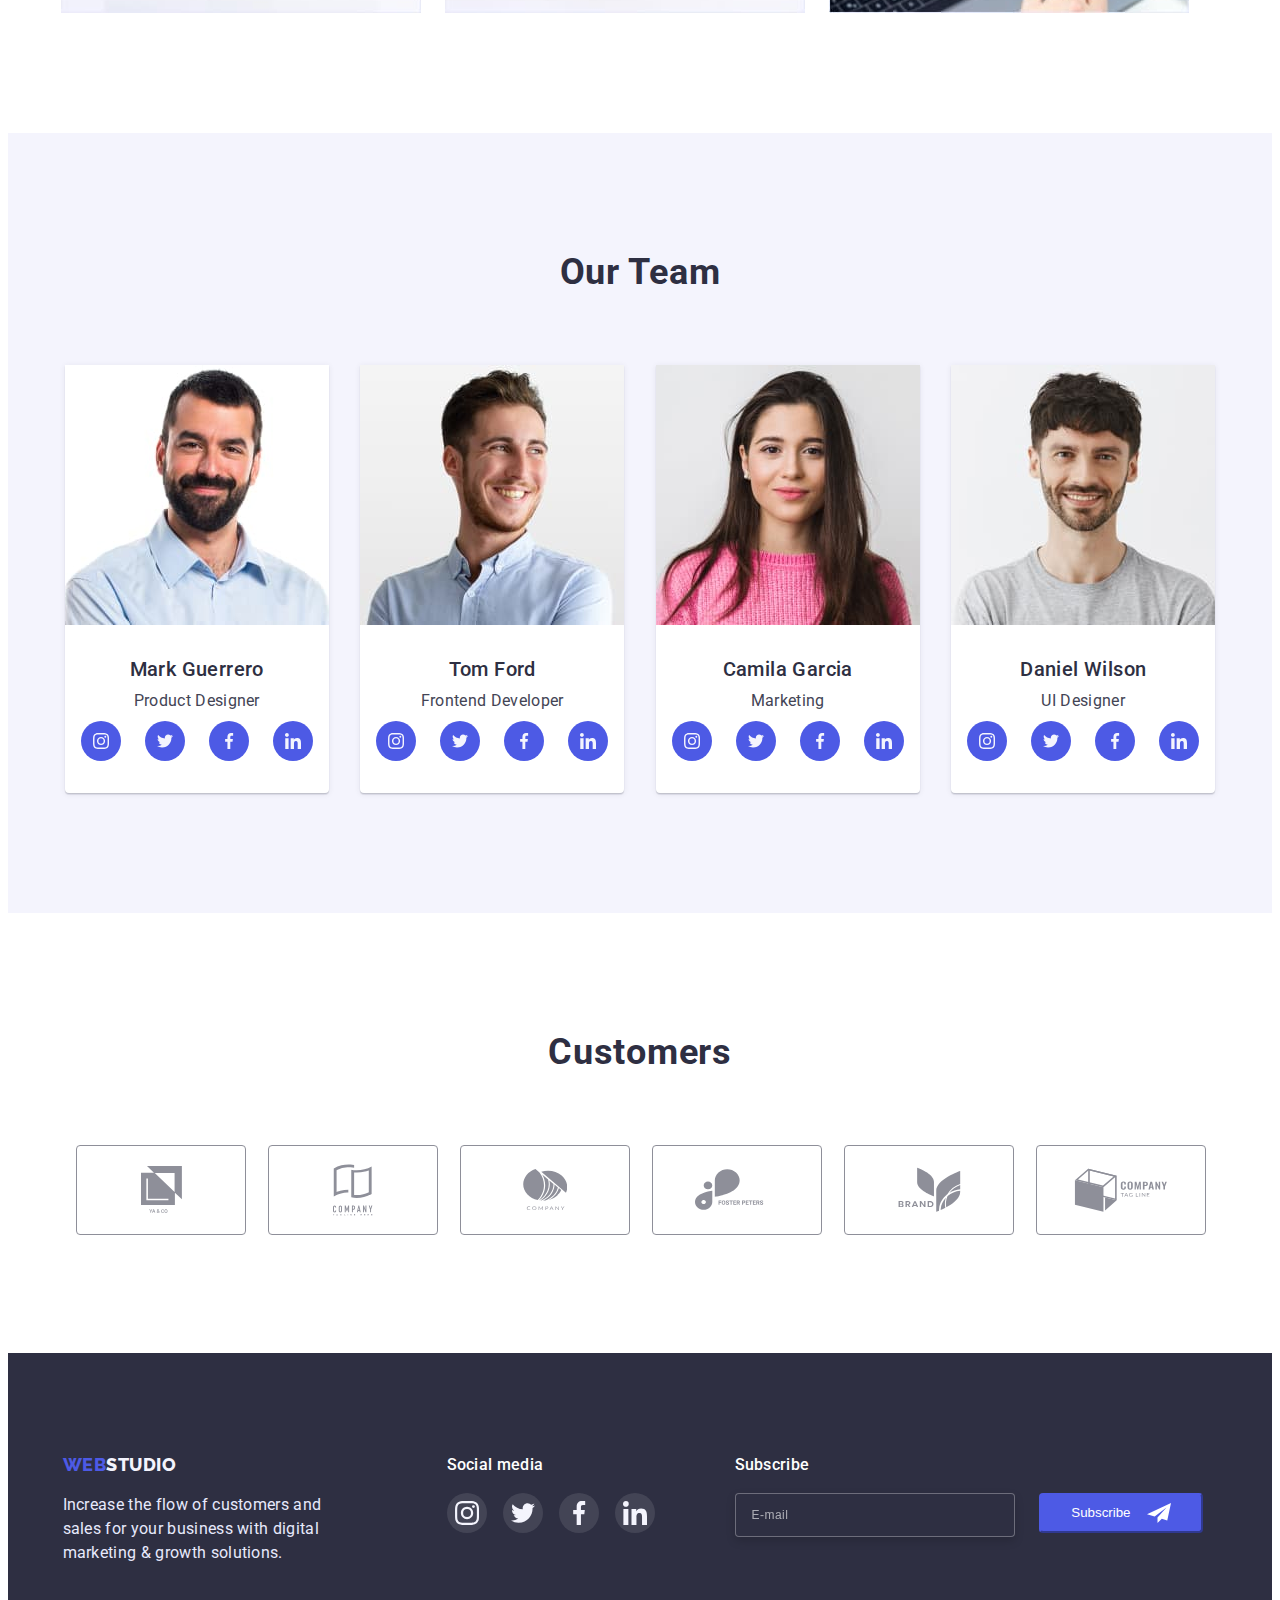
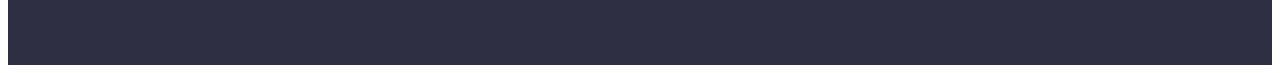
==== commit 6af83ccc: "DZ7 доопрацювання" ====
--- a/index.html
+++ b/index.html
@@ -63,69 +63,77 @@
             <use href="./images/symbol-defs.svg#icon-close"></use>
           </svg>
         </button>
-        <ul class="header-list-mobile list">
-          <li class="item-mobile-link">
-            <a class="header-link-mobile link" href="./index.html">Studio</a>
-          </li>
-          <li class="item-mobile-link">
-            <a class="header-link-mobile link" href="./portfolio.html">Portfolio</a>
-          </li>
-          <li class="item-mobile-link"><a class="header-link-mobile link" href="">Contacts</a></li>
-        </ul>
-        <ul class="header-list-mobile list">
-          <li class="item-mobile-link-contacts item-mobile-link-contacts-number">
-            <a class="header-link-adress-mobile link-mobail-tel link" href="tel:110001111111"
-              >+11 (000) 111-11-11</a
-            >
-          </li>
-          <li class="item-mobile-link-contacts">
-            <a class="header-link-adress-mobile link" href="mailto:info@devstudio.com"
-              >info@devstudio.com</a
-            >
-          </li>
-        </ul>
-        <ul class="team-list-link-mobile list">
-          <li class="list-item-svg-mobile">
-            <a class="list-link-svg-mobile" href="">
-              <svg class="team-svg-mobile" width="24" height="24">
-                <use
-                  class="team-svg-icon-mobile"
-                  href="./images/symbol-defs.svg#icon-instagram"
-                ></use>
-              </svg>
-            </a>
-          </li>
-          <li class="list-item-svg-mobile">
-            <a class="list-link-svg-mobile" href="">
-              <svg class="team-svg-mobile" width="24" height="24">
-                <use
-                  class="team-svg-icon-mobile"
-                  href="./images/symbol-defs.svg#icon-twitter"
-                ></use>
-              </svg>
-            </a>
-          </li>
-          <li class="list-item-svg-mobile">
-            <a class="list-link-svg-mobile" href="">
-              <svg class="team-svg-mobile" width="24" height="24">
-                <use
-                  class="team-svg-icon-mobile"
-                  href="./images/symbol-defs.svg#icon-facebook"
-                ></use>
-              </svg>
-            </a>
-          </li>
-          <li class="list-item-svg-mobile">
-            <a class="list-link-svg-mobile" href="">
-              <svg class="team-svg-mobile" width="24" height="24">
-                <use
-                  class="team-svg-icon-mobile"
-                  href="./images/symbol-defs.svg#icon-linkedin"
-                ></use>
-              </svg>
-            </a>
-          </li>
-        </ul>
+        <div class="container-mob-menu">
+          <div class="container-mob-menu-text">
+            <ul class="header-list-mobile-1 list">
+              <li class="item-mobile-link">
+                <a class="header-link-mobile link" href="./index.html">Studio</a>
+              </li>
+              <li class="item-mobile-link">
+                <a class="header-link-mobile link" href="./portfolio.html">Portfolio</a>
+              </li>
+              <li class="item-mobile-link">
+                <a class="header-link-mobile link" href="">Contacts</a>
+              </li>
+            </ul>
+          </div>
+          <div class="container-mob-menu-adress-link">
+            <ul class="header-list-mobile-2 list">
+              <li class="item-mobile-link-contacts item-mobile-link-contacts-number">
+                <a class="header-link-adress-mobile link-mobail-tel link" href="tel:110001111111"
+                  >+11 (000) 111-11-11</a
+                >
+              </li>
+              <li class="item-mobile-link-contacts">
+                <a class="header-link-adress-mobile link" href="mailto:info@devstudio.com"
+                  >info@devstudio.com</a
+                >
+              </li>
+            </ul>
+            <ul class="team-list-link-mobile list">
+              <li class="list-item-svg-mobile">
+                <a class="list-link-svg-mobile" href="">
+                  <svg class="team-svg-mobile" width="24" height="24">
+                    <use
+                      class="team-svg-icon-mobile"
+                      href="./images/symbol-defs.svg#icon-instagram"
+                    ></use>
+                  </svg>
+                </a>
+              </li>
+              <li class="list-item-svg-mobile">
+                <a class="list-link-svg-mobile" href="">
+                  <svg class="team-svg-mobile" width="24" height="24">
+                    <use
+                      class="team-svg-icon-mobile"
+                      href="./images/symbol-defs.svg#icon-twitter"
+                    ></use>
+                  </svg>
+                </a>
+              </li>
+              <li class="list-item-svg-mobile">
+                <a class="list-link-svg-mobile" href="">
+                  <svg class="team-svg-mobile" width="24" height="24">
+                    <use
+                      class="team-svg-icon-mobile"
+                      href="./images/symbol-defs.svg#icon-facebook"
+                    ></use>
+                  </svg>
+                </a>
+              </li>
+              <li class="list-item-svg-mobile">
+                <a class="list-link-svg-mobile" href="">
+                  <svg class="team-svg-mobile" width="24" height="24">
+                    <use
+                      class="team-svg-icon-mobile"
+                      href="./images/symbol-defs.svg#icon-linkedin"
+                    ></use>
+                  </svg>
+                </a>
+              </li>
+            </ul>
+          </div>
+        </div>
       </div>
     </header>
     <main class="main-index">
@@ -186,7 +194,7 @@
         </div>
       </section>
       <section class="work">
-        <div class="container">
+        <div class="container container-work">
           <h2 class="work-title">What are we doing</h2>
           <ul class="work-list list">
             <li>
@@ -220,7 +228,7 @@
         </div>
       </section>
       <section class="team">
-        <div class="container-team">
+        <div class="container-team container">
           <h2 class="team-title">Our Team</h2>
           <ul class="team-list list">
             <li class="list-item">
@@ -447,7 +455,7 @@
         </div>
       </section>
       <section class="customers">
-        <div class="container-customers">
+        <div class="container-customers container">
           <h2 class="customers-title">Customers</h2>
           <ul class="customers-list list">
             <li class="customers-item">
--- a/css/styles.css
+++ b/css/styles.css
@@ -66,8 +66,8 @@
 /* header */
 
 .container {
-  padding-left: 16px;
-  padding-right: 16px;
+  padding-left: 15px;
+  padding-right: 15px;
   width: 100%;
 }
 
@@ -111,15 +111,20 @@
     position: fixed;
     width: 100%;
     height: 100%;
-    max-height: 796px;
     z-index: 1000;
     top: 0;
     left: 0;
     background-color: #ffffff;
     padding: 40px;
     display: none;
-    box-shadow: 0 0 0 100vmax rgba(0, 0, 0, 0.5);
     overflow-y: scroll;
+  }
+
+  .container-mob-menu {
+    display: flex;
+    flex-direction: column;
+    justify-content: space-between;
+    height: 100%;
   }
 
   .mobile-menu-open {
@@ -176,16 +181,6 @@
     color: var(--main-btn-color-2);
   }
 
-  .link-mobail-tel {
-    font-style: normal;
-    font-weight: 600;
-    font-size: 36px;
-    line-height: 40px;
-    text-transform: capitalize;
-    color: var(--main-p-color);
-    transition: color 250ms var(--timing-function);
-  }
-
   .header-link-adress-mobile {
     font-style: normal;
     font-weight: 500;
@@ -196,11 +191,6 @@
     transition: color 250ms var(--timing-function);
   }
 
-  .link-mobail-tel:hover,
-  .link-mobail-tel:focus {
-    color: var(--main-button-color);
-  }
-
   .header-link-adress-mobile:hover,
   .header-link-adress-mobile:focus {
     color: var(--main-button-color);
@@ -214,15 +204,10 @@
     margin-bottom: 40px;
   }
 
-  .item-mobile-link:last-child {
-    margin-bottom: 184px;
-  }
-
   .item-mobile-link-contacts:not(:last-child) {
     margin-bottom: 40px;
   }
 
-  
   .team-list-link-mobile {
     display: flex;
     justify-content: left;
@@ -248,11 +233,18 @@
 
   .link-mobail-tel {
     font-style: normal;
+    flex-wrap: nowrap;
     font-weight: 600;
-    font-size: 36px;
-    line-height: 40px;
+    font-size: 8vw;
+    line-height: 1.11;
     text-transform: capitalize;
     color: var(--main-p-color);
+    transition: color 250ms var(--timing-function);
+  }
+
+  .link-mobail-tel:hover,
+  .link-mobail-tel:focus {
+    color: var(--main-button-color);
   }
 }
 
@@ -342,8 +334,6 @@
 .values {
   padding-top: 96px;
   padding-bottom: 96px;
-  padding-left: 16px;
-  padding-right: 16px;
 }
 
 .values-container {
@@ -410,9 +400,6 @@
   background: var(--main-comand-bg-color);
   padding-top: 96px;
   padding-bottom: 128px;
-  padding-left: 83px;
-  padding-right: 83px;
-  margin: 0 auto;
 }
 
 .list-item {
@@ -501,8 +488,6 @@
 .customers {
   padding-top: 96px;
   padding-bottom: 96px;
-  padding-left: 16px;
-  padding-right: 16px;
 }
 .customers-title {
   font-weight: 700;
@@ -547,9 +532,6 @@
 
 /* footer */
 
-.container-footer {
-  /* display: flex; */
-}
 .page-footer {
   background: var(--main-hero-color);
   padding-top: 96px;
@@ -565,7 +547,6 @@
   font-weight: 800;
   font-size: 18px;
   line-height: 1.33;
-  /* display: flex; */
   letter-spacing: 0.03em;
   text-transform: uppercase;
   color: var(--main-logo-color2);
@@ -576,6 +557,10 @@
   color: var(--main-comand-bg-color);
 }
 
+.footer-item {
+margin-bottom: 72px;
+}
+
 .footer-text {
   font-weight: 400;
   font-size: 16px;
@@ -588,11 +573,11 @@
   justify-content: center;
   text-align: left;
   margin: 0 auto;
+  
+}
+
+.soc-box-footer {
   margin-bottom: 72px;
-}
-
-.soc-box-footer {
-  /* margin-left: 120px; */
 }
 
 .soc-text {
@@ -609,7 +594,7 @@
   display: flex;
   justify-content: center;
   gap: 16px;
-  margin-bottom: 72px;
+  
 }
 
 .list-item-svg-footer {
@@ -640,10 +625,6 @@
   line-height: 1.5;
   letter-spacing: 0.02em;
   color: #ffffff;
-}
-
-.sub-container {
-  /* margin-left: 80px; */
 }
 
 .sub-input {
@@ -679,7 +660,6 @@
   border-radius: 4px;
   color: #ffffff;
   fill: #ffffff;
-  /* margin-left: 24px; */
   display: flex;
   flex-direction: row;
   justify-content: center;
@@ -698,7 +678,6 @@
 }
 
 .sub-container-btn {
-  /* display: flex; */
   margin-top: 16px;
   width: 100%;
 }
--- a/css/mobile.css
+++ b/css/mobile.css
@@ -2,47 +2,55 @@
   /* header */
 
   .container {
-    width: 428px;
     margin: 0 auto;
+  }
+
+  .header-box {
+    width: 425px;
   }
 
   /* -------HERO------- */
 
-  .hero {
+  .hero-container {
     width: 428px;
-    margin: 0 auto;
+  }
+
+  .link-mobail-tel {
+    font-size: 36px;
   }
 
   /* -----------VALUES--------- */
 
-  .values {
-    width: 428px;
-    margin: 0 auto;
+  .values-container {
+    width: 426px;
   }
+
   /* -----------TEAM--------- */
-  .team {
-    width: 428px;
-    margin: 0 auto;
+
+  .container-team {
+    width: 294px;
   }
 
   /* -----------CUSTOMERS--------- */
 
-  .customers {
-    width: 428px;
-    margin: 0 auto;
+  .container-customers {
+    width: 426px;
   }
 
   /* footer */
 
   .page-footer {
-    width: 428px;
     margin: 0 auto;
   }
 
-   /* -----------PORTFOLIO--------- */
+  .container-footer {
+    width: 426px;
+  }
 
-   .portfolio {
-    width: 428px;
-    margin: 0 auto;
-   }
+  /* -----------PORTFOLIO--------- */
+
+  .portfolio {
+    /* width: 428px; */
+    /* margin: 0 auto; */
+  }
 }
--- a/css/tablet.css
+++ b/css/tablet.css
@@ -1,10 +1,6 @@
 @media screen and (min-width: 768px) {
   /* header */
 
-  .container {
-    width: 768px;
-  }
-
   .page-header {
     padding: 0;
   }
@@ -21,6 +17,7 @@
     display: flex;
     align-items: center;
     justify-content: space-between;
+    width: 766px;
   }
 
   .header-list {
@@ -74,10 +71,13 @@
 
   /* -------HERO------- */
   .hero {
-    width: 768px;
     padding-bottom: 108px;
     background-image: linear-gradient(rgba(46, 47, 66, 0.7), rgba(46, 47, 66, 0.7)),
       url(../images/hero-image-tab.jpg);
+  }
+
+  .hero-container {
+    width: 768px;
   }
 
   @media (min-device-pixel-ratio: 2), (min-resolution: 192dpi), (min-resolution: 2dppx) {
@@ -103,8 +103,8 @@
   }
   /* -----------VALUES--------- */
 
-  .values {
-    width: 768px;
+  .values-container {
+    width: 766px;
   }
 
   .values-list {
@@ -130,10 +130,11 @@
   }
   /* -----------TEAM--------- */
   .team {
-    width: 768px;
     padding-bottom: 96px;
-    padding-left: 108px;
-    padding-right: 108px;
+  }
+
+  .container-team {
+    width: 582px;
   }
 
   .team-list {
@@ -154,10 +155,8 @@
 
   /* -----------CUSTOMERS--------- */
 
-  .customers {
-    width: 768px;
-    padding-left: 108px;
-    padding-right: 108px;
+  .container-customers {
+    width: 582px;
   }
 
   .customers-item {
@@ -165,19 +164,14 @@
     height: 88px;
   }
 
+  .customers-list {
+    gap: 24px;
+  }
+
   /* footer */
-  .page-footer {
-    width: 768px;
-    padding-left: 108px;
-    padding-right: 164px;
-    margin: 0 auto;
-  }
-
-  .container {
-    padding: 0;
-  }
 
   .container-footer {
+    width: 526px;
     display: flex;
     flex-wrap: wrap;
   }
--- a/css/desktop.css
+++ b/css/desktop.css
@@ -1,10 +1,8 @@
 @media screen and (min-width: 1200px) {
   /* header */
 
-  .container {
-    width: 1160px;
-    /* padding-left: 156px;
-    padding-right: 156px; */
+  .header-box {
+    width: 1158px;
   }
 
   .logo-link {
@@ -41,8 +39,11 @@
 
   /* -------HERO------- */
 
+  .hero-container {
+    width: 1440px;
+  }
+
   .hero {
-    width: 1440px;
     padding-top: 188px;
     padding-bottom: 188px;
     background-image: linear-gradient(rgba(46, 47, 66, 0.7), rgba(46, 47, 66, 0.7)),
@@ -64,9 +65,12 @@
   }
   /* -----------VALUES--------- */
   .values {
-    width: 1160px;
     padding-top: 120px;
     padding-bottom: 120px;
+  }
+
+  .values-container {
+    width: 1158px;
   }
 
   .values-item {
@@ -95,13 +99,14 @@
   /* -----------WORK--------- */
 
   .work {
-    width: 1160;
+    padding-bottom: 120px;
+  }
+
+  .container-work {
+    width: 1158px;
     margin: 0 auto;
   }
 
-  .work {
-    padding-bottom: 120px;
-  }
   .work-title {
     font-weight: 700;
     font-size: 36px;
@@ -118,68 +123,46 @@
   }
   /* -----------TEAM--------- */
   .team {
-    width: 1160px;
     padding-top: 120px;
     padding-bottom: 120px;
-    padding-left: 16px;
-    padding-right: 16px;
   }
 
-  .team-item {
-    flex-wrap: nowrap;
-    row-gap: 0px;
-    margin: 0 auto;
-    width: 100%;
+  .container-team {
+    width: 1158px;
   }
 
   /* -----------CUSTOMERS--------- */
   .customers {
-    width: 1160px;
-    padding-left: 16px;
-    padding-right: 16px;
     padding-top: 120px;
     padding-bottom: 120px;
   }
 
-  .customers-list {
-    flex-wrap: nowrap;
-    row-gap: 0px;
+  .container-customers {
+    width: 1158px;
     margin: 0 auto;
-    width: 100%;
   }
 
   /* footer */
-  .container-footer {
-    padding: 0;
-    margin: 0;
-    flex-wrap: nowrap;
-  }
 
   .page-footer {
-    width: 1440px;
     padding-top: 100px;
     padding-bottom: 100px;
-    padding-left: 156px;
-    padding-right: 159px;
-    /* flex-wrap: nowrap; */
   }
 
   .container-footer {
-    width: 100%;
+    width: 1155px;
+    flex-wrap: nowrap;
+    margin: 0 auto;
   }
 
   .footer-item {
-    height: 110px;
-  }
-
-  .footer-text {
-    height: auto;
-    margin: 0;
+    margin-bottom: 0;
   }
 
   .soc-box-footer {
     height: 80px;
     margin-left: 120px;
+    margin-bottom: 0;
   }
 
   .sub-form {
@@ -189,14 +172,10 @@
   /* -----------PORTFOLIO--------- */
 
   .portfolio {
-    width: 1440px;
+    width: 1158px;
     padding-top: 96px;
     padding-bottom: 120px;
   }
-  /* .container {
-    padding-left: 156px;
-    padding-right: 156px;
-  } */
 
   .pl-btn {
     margin-bottom: 64px;
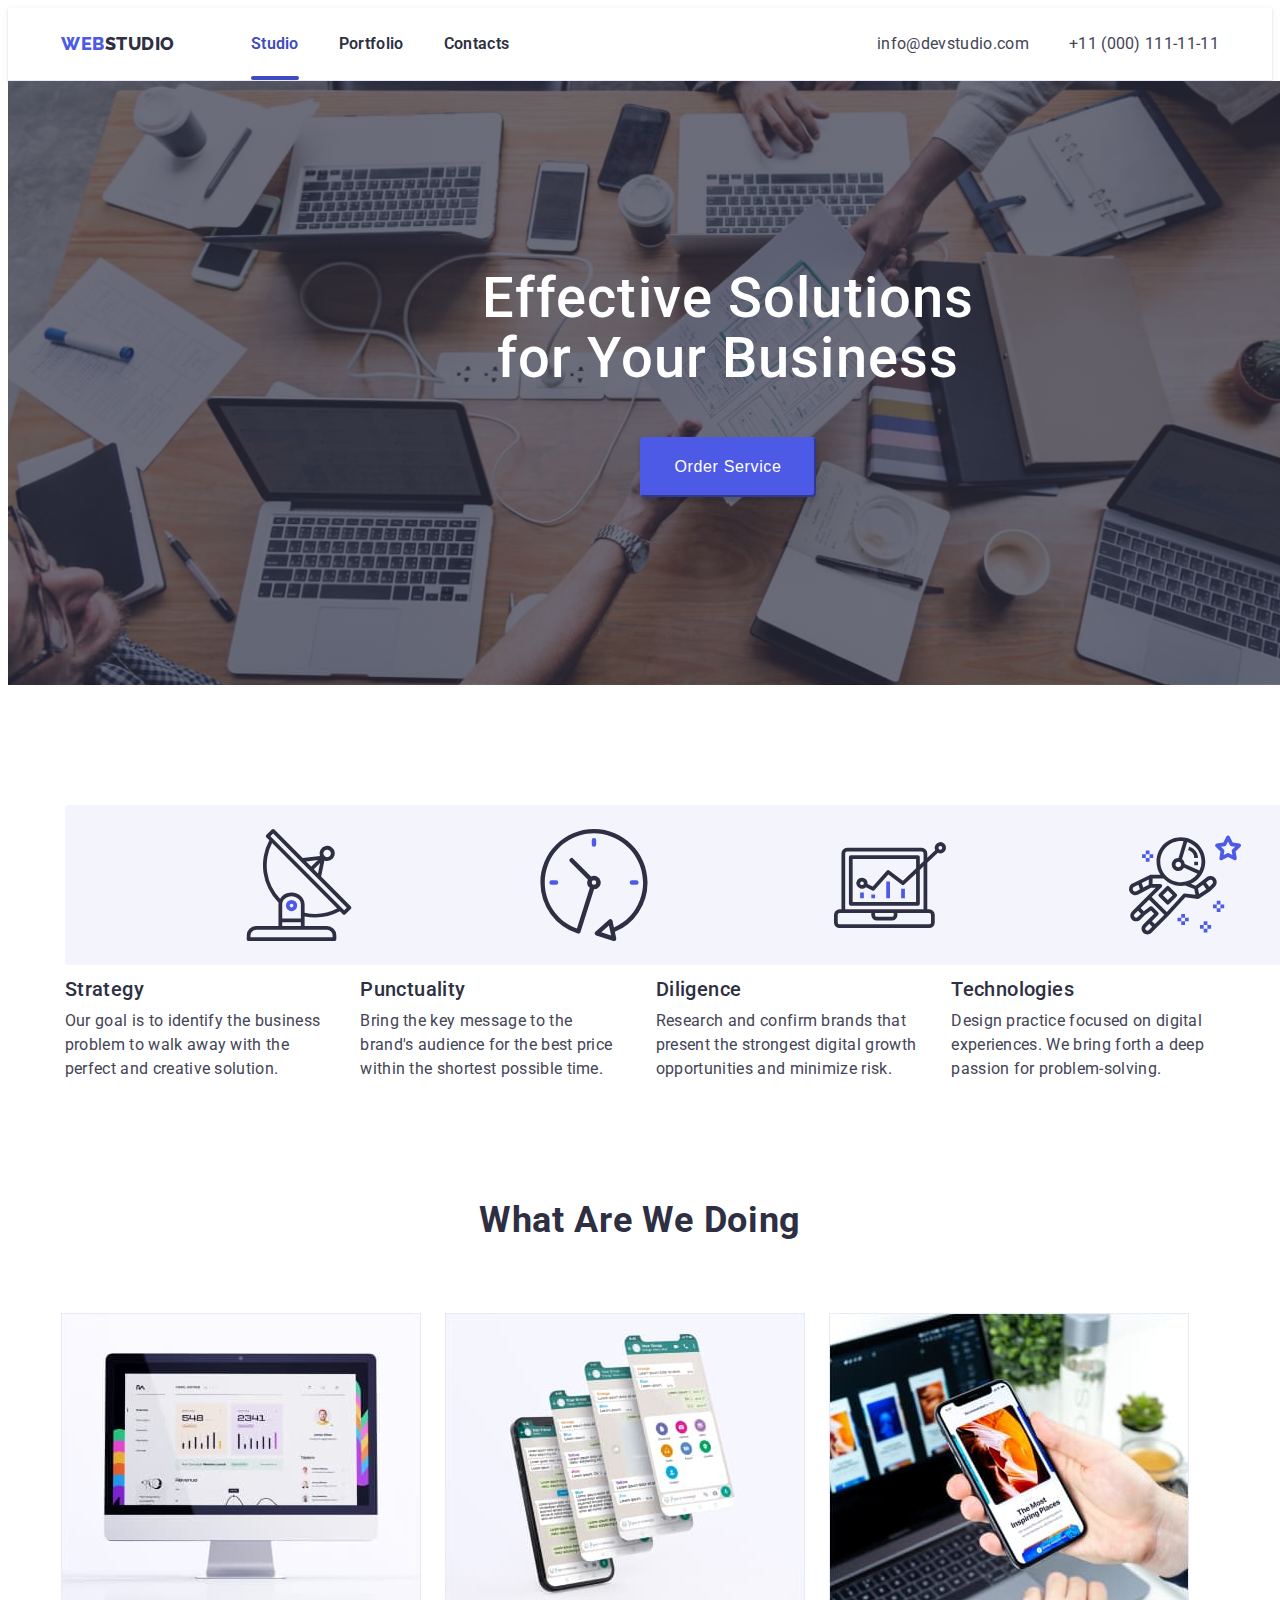
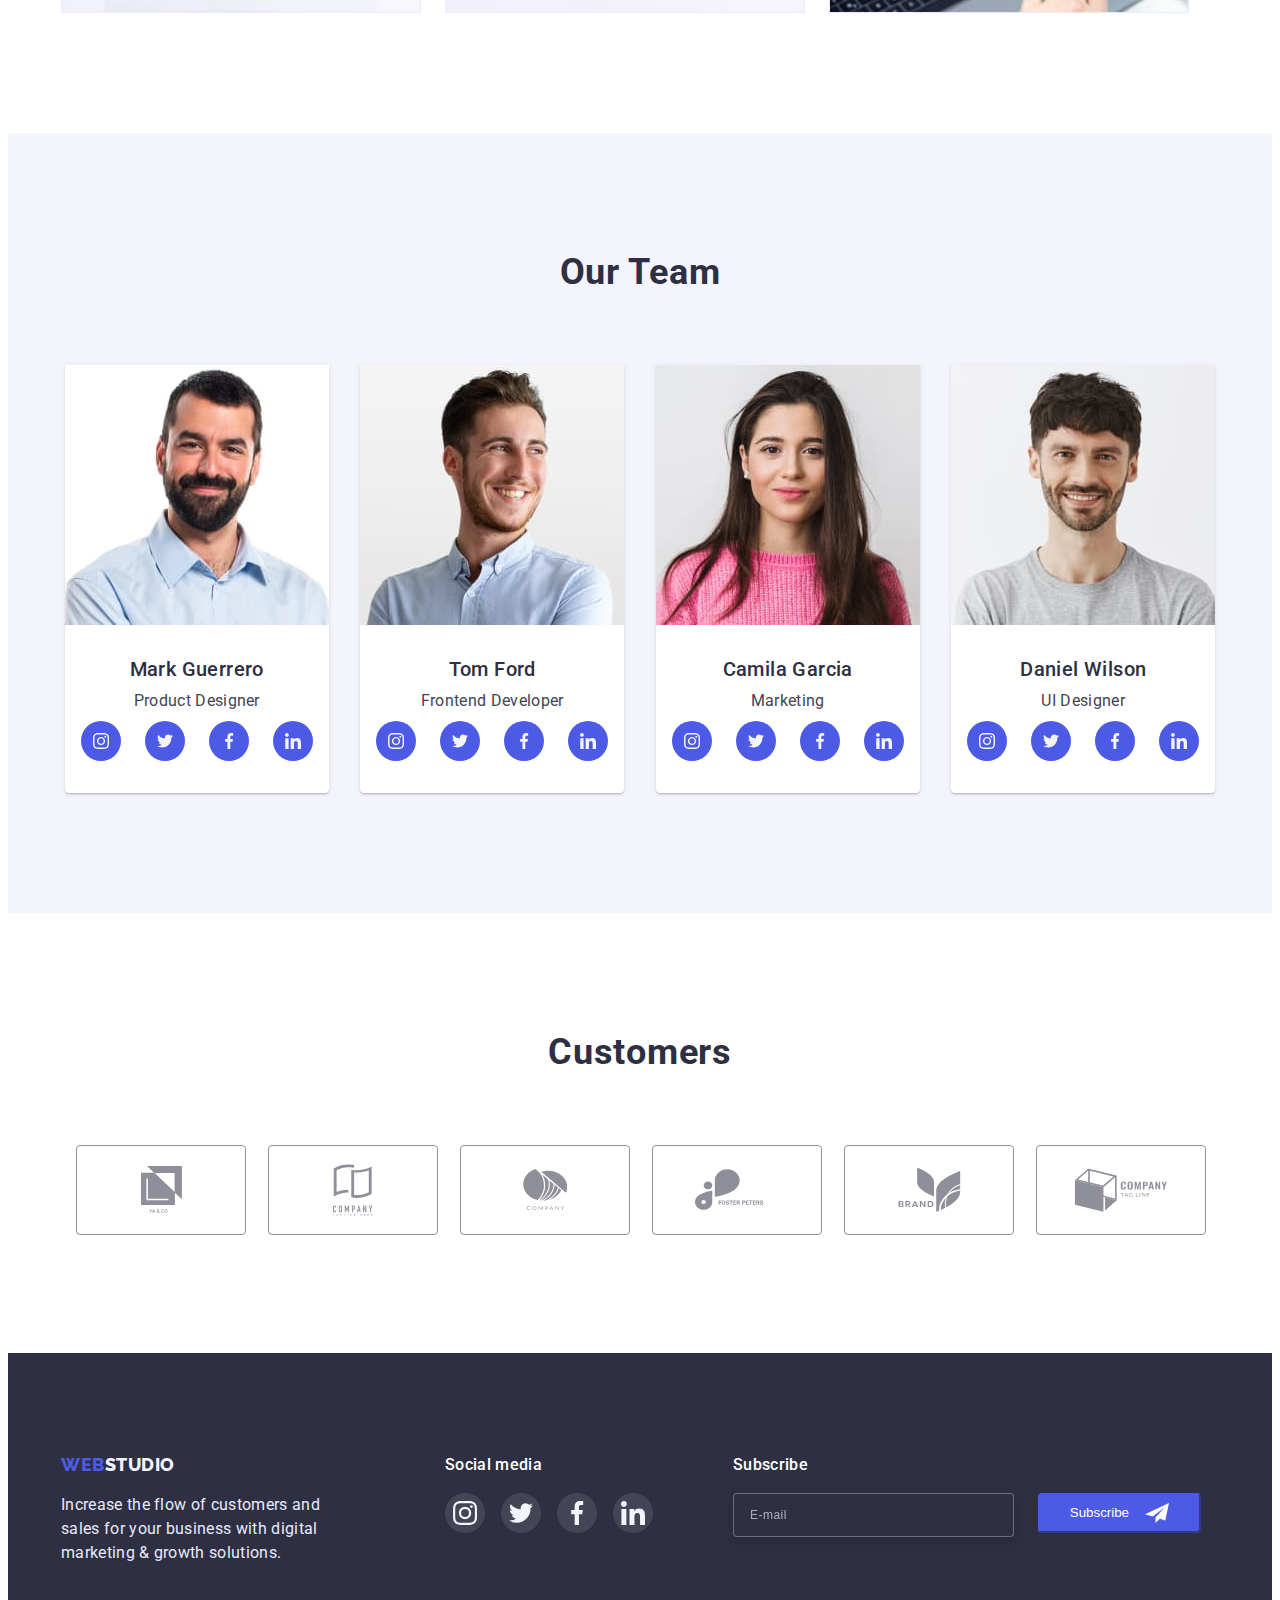
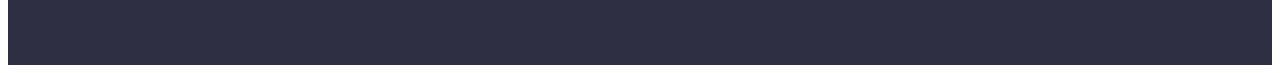
==== commit 337c3c18: "DZ7 доопрацювання 2" ====
--- a/index.html
+++ b/index.html
@@ -58,13 +58,13 @@
       <!-- ---MOBILE MENU------- -->
 
       <div class="momile-menu js-menu-container">
-        <button type="button" class="mobile-menu-close-btn js-close-menu">
-          <svg class="mobile-menu-close-btn-icon" width="8" height="8">
-            <use href="./images/symbol-defs.svg#icon-close"></use>
-          </svg>
-        </button>
         <div class="container-mob-menu">
           <div class="container-mob-menu-text">
+            <button type="button" class="mobile-menu-close-btn js-close-menu">
+              <svg class="mobile-menu-close-btn-icon" width="8" height="8">
+                <use href="./images/symbol-defs.svg#icon-close"></use>
+              </svg>
+            </button>
             <ul class="header-list-mobile-1 list">
               <li class="item-mobile-link">
                 <a class="header-link-mobile link" href="./index.html">Studio</a>
--- a/css/styles.css
+++ b/css/styles.css
@@ -353,6 +353,13 @@
   margin: -1px;
 }
 
+.values-list {
+  display: flex;
+  flex-direction: column;
+  text-align: center;
+  justify-content: center;
+}
+
 .values-item {
   flex-wrap: wrap;
   max-width: 396px;
@@ -450,7 +457,6 @@
 .team-box {
   text-align: center;
   margin-top: 32px;
-  margin-bottom: 32px;
 }
 
 .team-list-link {
@@ -558,7 +564,7 @@
 }
 
 .footer-item {
-margin-bottom: 72px;
+  margin-bottom: 72px;
 }
 
 .footer-text {
@@ -573,7 +579,6 @@
   justify-content: center;
   text-align: left;
   margin: 0 auto;
-  
 }
 
 .soc-box-footer {
@@ -594,7 +599,6 @@
   display: flex;
   justify-content: center;
   gap: 16px;
-  
 }
 
 .list-item-svg-footer {
--- a/css/mobile.css
+++ b/css/mobile.css
@@ -49,8 +49,7 @@
 
   /* -----------PORTFOLIO--------- */
 
-  .portfolio {
-    /* width: 428px; */
-    /* margin: 0 auto; */
+  .container-portfolio {
+    width: 426px;
   }
 }
--- a/css/tablet.css
+++ b/css/tablet.css
@@ -108,7 +108,7 @@
   }
 
   .values-list {
-    display: flex;
+    flex-direction: row;
     flex-wrap: wrap;
     justify-content: space-between;
     row-gap: 72px;
@@ -118,7 +118,6 @@
   .values-item {
     width: 100%;
     max-width: 351px;
-    margin: 0 auto;
   }
 
   .values-item:not(:last-child) {
@@ -214,9 +213,12 @@
 
   /* -----------PORTFOLIO--------- */
   .portfolio {
-    width: 768px;
     padding-top: 64px;
     padding-bottom: 96px;
+  }
+
+  .container-portfolio {
+    width: 766px;
   }
 
   .pl-btn {
--- a/css/desktop.css
+++ b/css/desktop.css
@@ -40,10 +40,11 @@
   /* -------HERO------- */
 
   .hero-container {
-    width: 1440px;
+    width: 1158px;
   }
 
   .hero {
+    width: 1440px;
     padding-top: 188px;
     padding-bottom: 188px;
     background-image: linear-gradient(rgba(46, 47, 66, 0.7), rgba(46, 47, 66, 0.7)),
@@ -150,7 +151,7 @@
   }
 
   .container-footer {
-    width: 1155px;
+    width: 1158px;
     flex-wrap: nowrap;
     margin: 0 auto;
   }
@@ -172,9 +173,12 @@
   /* -----------PORTFOLIO--------- */
 
   .portfolio {
-    width: 1158px;
     padding-top: 96px;
     padding-bottom: 120px;
+  }
+
+  .container-portfolio {
+    width: 1158px;
   }
 
   .pl-btn {
